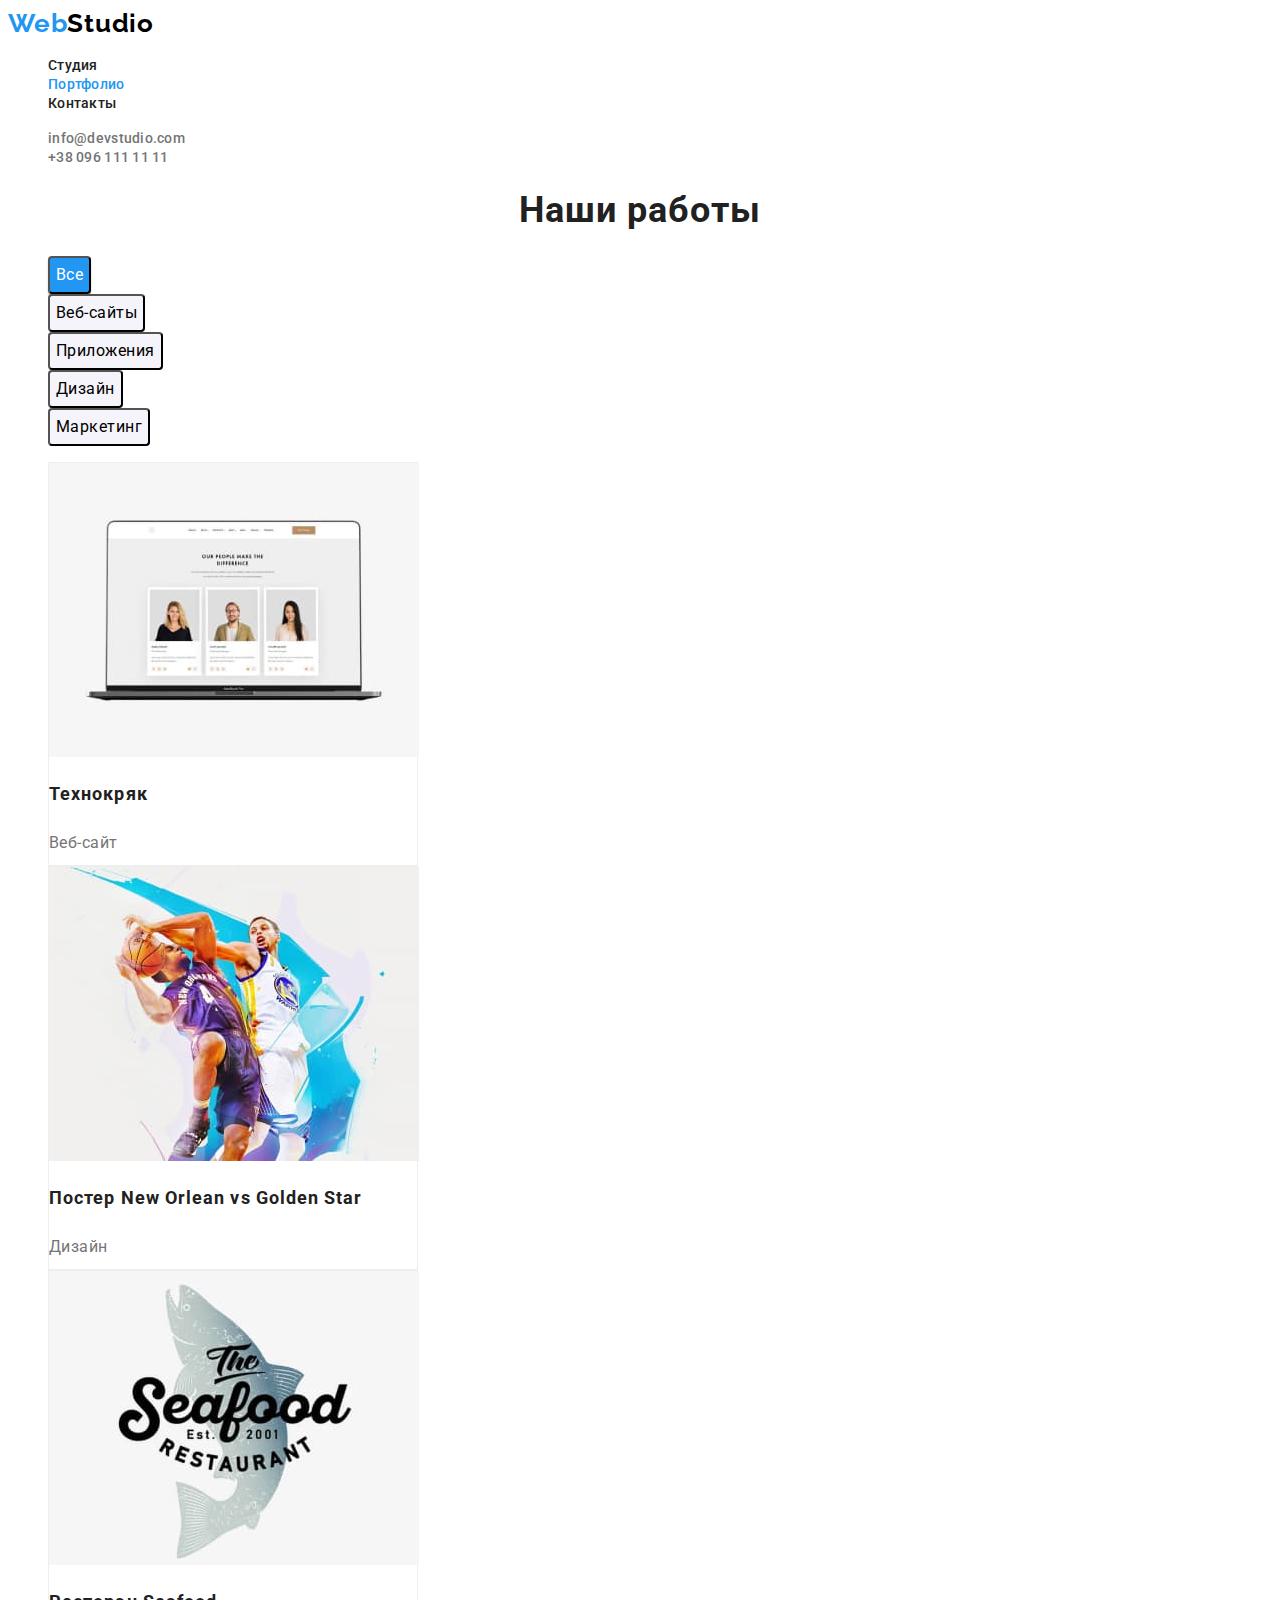
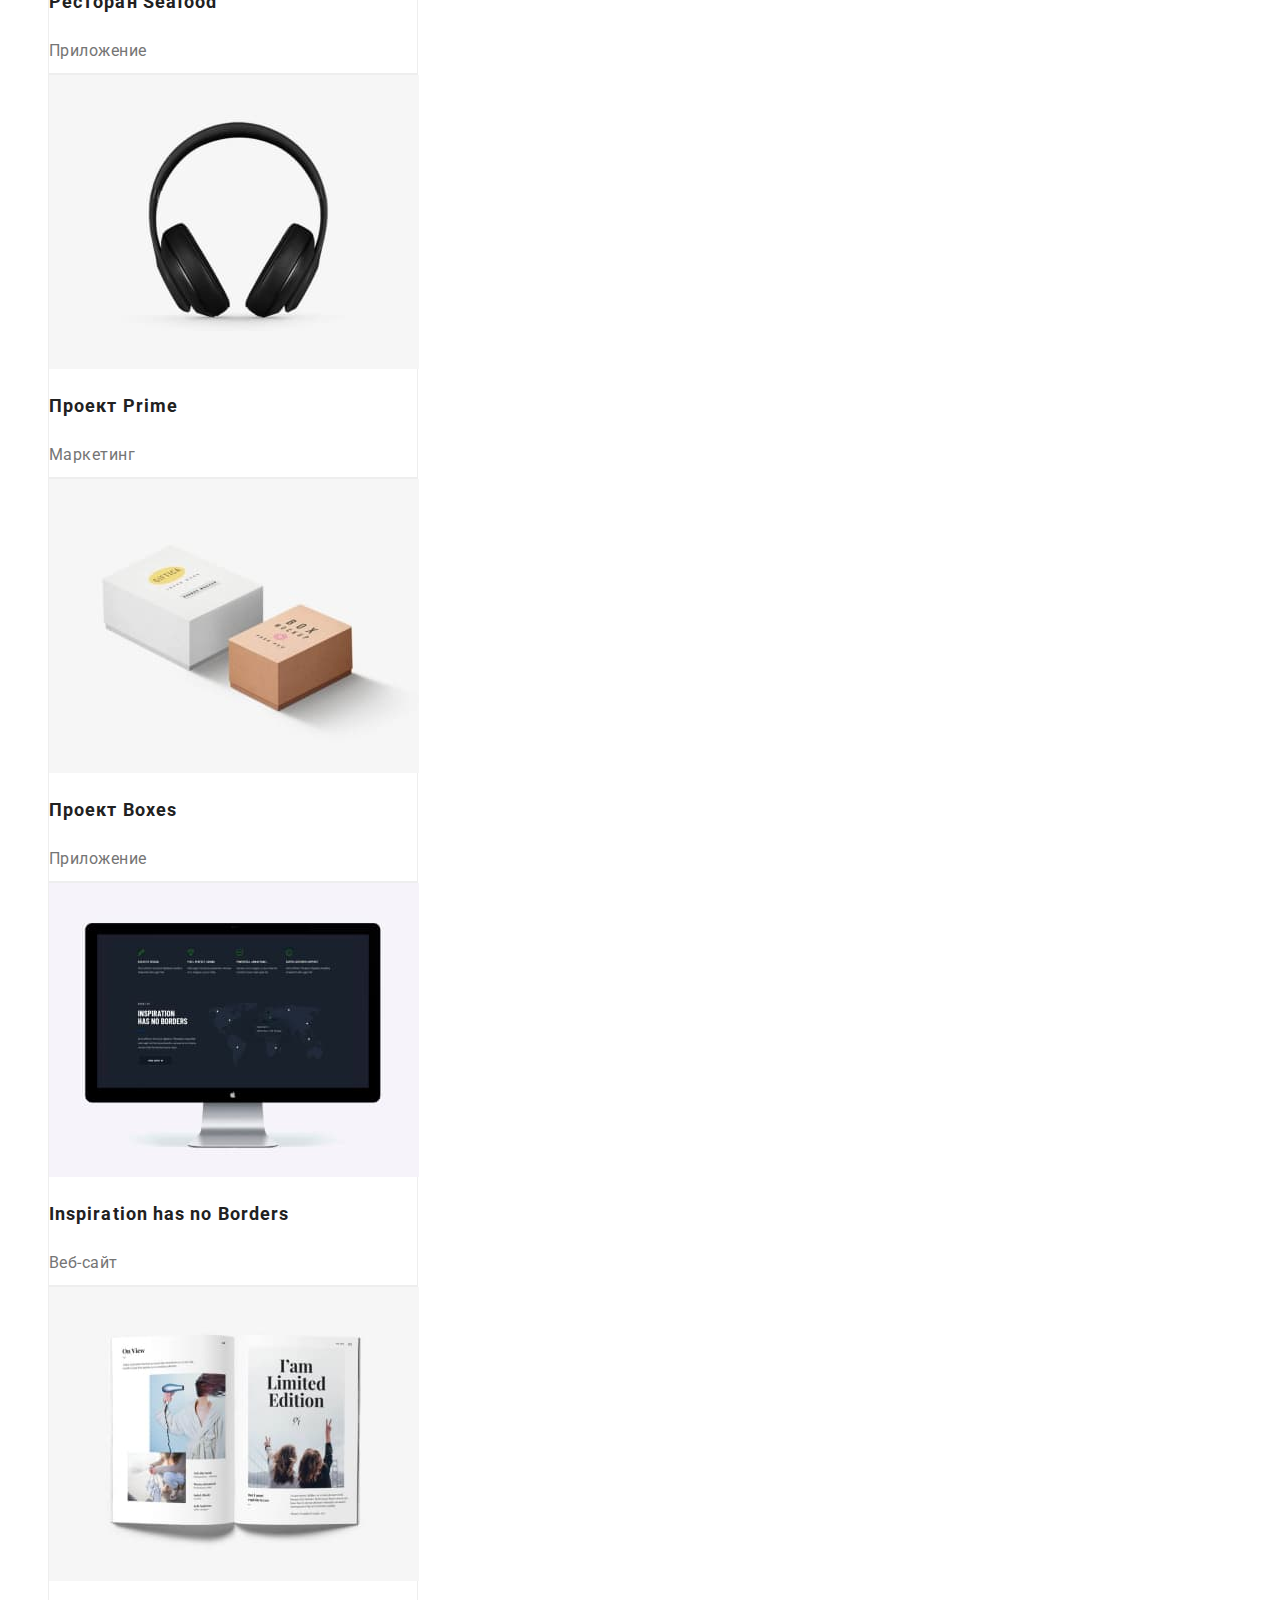
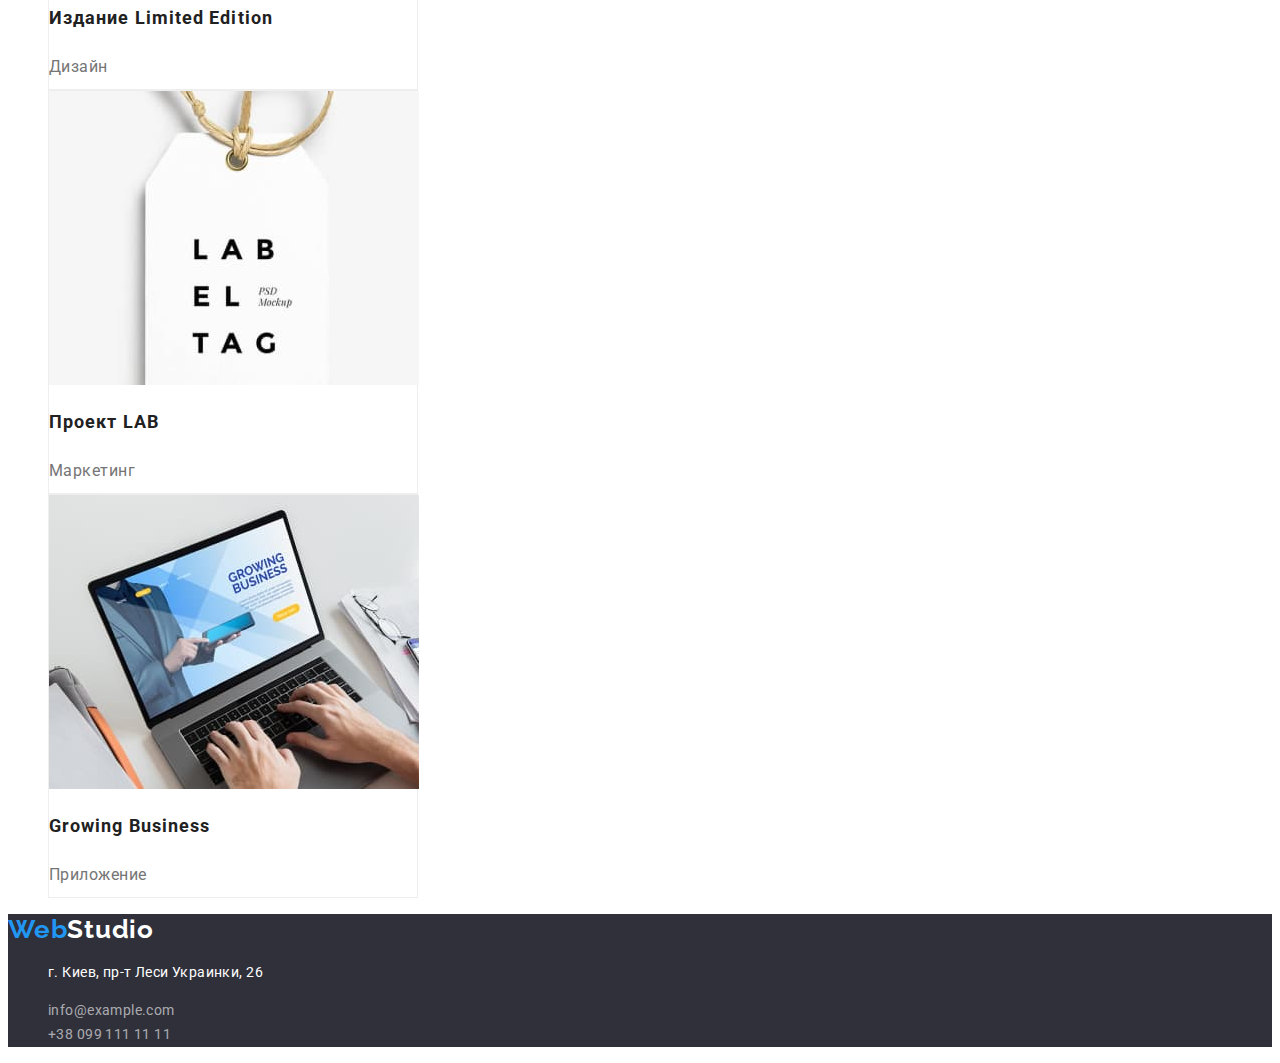
==== portfolio.html @ 231104df "Добавляет файлы проекта" ====
<!DOCTYPE html>
<html lang="ru">
<head>
    <meta charset="UTF-8">
    <meta http-equiv="X-UA-Compatible" content="IE=edge">
    <meta name="viewport" content="width=device-width, initial-scale=1.0">
    <title>Портфолио</title>
    <link rel="preconnect" href="https://fonts.googleapis.com">
    <link rel="preconnect" href="https://fonts.gstatic.com" crossorigin>
    <link href="https://fonts.googleapis.com/css2?family=Raleway:wght@700&family=Roboto:wght@400;500;700;900&display=swap" rel="stylesheet">    
    <link rel="stylesheet" href="./css/styles.css">
</head>
<body>
    <header class="page-header">
        <a class="logo-blue text-decoration-nav" href="./index.html" lang="en">Web<span class="logo-dark">Studio</span></a>
        <nav>
            <ul class="site-ul">
                <li>
                    <a href="./index.html" class="site-nav-item text-decoration-nav">Студия</a>
                </li>
                <li>
                    <a href="./portfolio.html" class="site-nav-item text-decoration-nav current">Портфолио</a>
                </li>
                <li>
                    <a href="" class="site-nav-item text-decoration-nav">Контакты</a>
                </li>
            </ul>
        </nav>
        <ul class="contacts-header site-ul">
            <li>
                <a class="contacts-item text-decoration-nav" href="mailto:info@devstudio.com">info@devstudio.com</a>
            </li>
            <li>
                <a class="contacts-item text-decoration-nav" href="tel:+380961111111">+38 096 111 11 11</a>
            </li>
        </ul>
    </header>



    <main>
        <section class="section">
            <h1 class="section-title">Наши работы</h1>
            <ul class="site-ul">
                <li>
                    <button class="portfolio-button active" type="button">Все</button>
                </li>
                <li>
                    <button class="portfolio-button" type="button">Веб-сайты</button>
                </li>
                <li>
                    <button class="portfolio-button" type="button">Приложения</button>
                </li>
                <li>
                    <button class="portfolio-button" type="button">Дизайн</button>
                </li>
                <li>
                    <button class="portfolio-button" type="button">Маркетинг</button>
                </li>
            </ul>
            <ul class="site-ul">
                <li class="portfolio-card">
                    <img src="./images/portfolio-img-1.jpeg" alt="Веб-сайт Технокряк" width="370">
                    <h2 class="portfolio-title">Технокряк</h2>
                    <p class="portfolio-description">Веб-сайт</p>
                </li>
                <li class="portfolio-card">
                    <img src="./images/portfolio-img-2.jpeg" alt="Постер Новый Орлеан против Золотой Звезды" width="370">
                    <h2 class="portfolio-title">Постер <span lang="en">New Orlean vs Golden Star</span></h2>
                    <p class="portfolio-description">Дизайн</p>
                </li>
                <li class="portfolio-card">
                    <img src="./images/portfolio-img-3.jpeg" alt="Ресторан Сифуд" width="370">
                    <h2 class="portfolio-title">Ресторан <span lang="en">Seafood</span></h2>
                    <p class="portfolio-description">Приложение</p>
                </li>
                <li class="portfolio-card">
                    <img src="./images/portfolio-img-4.jpeg" alt="Проект Прайм" width="370">
                    <h2 class="portfolio-title">Проект <span lang="en">Prime</span></h2>
                    <p class="portfolio-description">Маркетинг</p>
                </li>
                <li class="portfolio-card">
                    <img src="./images/portfolio-img-5.jpeg" alt="Проект Боксес" width="370">
                    <h2 class="portfolio-title">Проект <span lang="en">Boxes</span></h2>
                    <p class="portfolio-description">Приложение</p>
                </li>
                <li class="portfolio-card">
                    <img src="./images/portfolio-img-6.jpeg" alt="Веб-сайт Вдохновение не имеет границ" width="370">
                    <h2 class="portfolio-title" lang="en">Inspiration has no Borders</h2>
                    <p class="portfolio-description">Веб-сайт</p>
                </li>
                <li class="portfolio-card">
                    <img src="./images/portfolio-img-7.jpeg" alt="Издание Лимитед Эдишн" width="370">
                    <h2 class="portfolio-title">Издание <span lang="en">Limited Edition</span></h2>
                    <p class="portfolio-description">Дизайн</p>
                </li>
                <li class="portfolio-card">
                    <img src="./images/portfolio-img-8.jpeg" alt="Проект ЛАБ" width="370">
                    <h2 class="portfolio-title">Проект <span lang="en">LAB</span></h2>
                    <p class="portfolio-description">Маркетинг</p>
                </li>
                <li class="portfolio-card">
                    <img src="./images/portfolio-img-9.jpeg" alt="Приложение Растущий бизнес" width="370">
                    <h2 class="portfolio-title" lang="en">Growing Business</h2>
                    <p class="portfolio-description">Приложение</p>
                </li>
            </ul>
        </section>
    </main>

    <footer class="page-footer">
        <a class="logo-blue text-decoration-nav" href="./index.html" lang="en">Web<span class="logo-light">Studio</span></a>
        <address class="address">
            <ul class="site-ul">
                <li>
                    <p class="footer-address">г. Киев, пр-т Леси Украинки, 26</p>
                </li>
                <li>
                    <a class="footer-contacts-item text-decoration-nav" href="mailto:info@example.com">info@example.com</a>
                </li>
                <li>
                    <a class="footer-contacts-item text-decoration-nav" href="tel:+380991111111">+38 099 111 11 11</a>
                </li>
            </ul>
        </address>
    </footer>
</body>
</html>
---- css/styles.css ----
:root {
    --main-background-color: #ffffff;
    --secondary-background-color: #f5f4fa;
    --portfolio-buttons-color: #f5f4fa;
    --main-light-color: #ffffff;
    --main-text-color: #212121;
    --secondary-text-color: #757575;
    --main-accent-color: #2196F3;
    --secondary-accent-color: #188ce8;
    --hero-footer-background: #2f303a;
    --portffolio-background: #eeeeee;

}

body {
    font-family: Roboto, sans-serif;
    font-style: normal;
    font-weight: normal;
    color: var(--main-text-color);
    background-color: var(--main-background-color);
}
.page-header {
    width: 1600px;  
}
.logo-blue {
    font-family: Raleway, sans-serif;
    color: var(--main-accent-color);
    font-weight: bold;
    font-size: 26px;
    line-height: 1.19;
    letter-spacing: 0.03em;
}
.logo-dark {
    color: #000000;
}
.site-ul {
    list-style: none;
}
.text-decoration-nav {
    text-decoration: none;
}
.site-nav-item {
    font-weight: 500;
    font-size: 14px;
    line-height: 1.14;
    letter-spacing: 0.02em;
    color: var(--main-text-color);
}
.site-nav-item:hover,
.site-nav-item:focus {
    color: var(--main-accent-color);
} 
.contacts-item {
    font-weight: 500;
    font-size: 14px;
    line-height: 1.14;
    letter-spacing: 0.02em;
    color: var(--secondary-text-color);
}
.contacts-item:hover,
.contacts-item:focus {
    color: var(--main-accent-color);
}
.hero {
    background: var(--hero-footer-background);
}
.hero-title {
    font-weight: 900;
    font-size: 44px;
    line-height: 1.36;
    text-align: center;
    letter-spacing: 0.06em;
    text-transform: uppercase;
    color: var(--main-light-color);
}
.hero-button {
    font-family: inherit;
    color: var(--main-light-color);
    background-color: var(--main-accent-color);
    cursor: pointer;
    font-weight: bold;
    font-size: 16px;
    line-height: 1.87;
    display: flex;
    align-items: center;
    text-align: center;
    letter-spacing: 0.06em;

}
.hero-button:hover,
.hero-button:focus {
    color: var(--main-light-color);
    background: var(--secondary-accent-color);
}
.section-title {
    font-weight: bold;
    font-size: 36px;
    line-height: 1.16;
    text-align: center;
    letter-spacing: 0.03em;
}
.features-title {
    font-weight: bold;
    font-size: 14px;
    line-height: 1.14;
    letter-spacing: 0.03em;
    text-transform: uppercase;
}
.features-description {
    font-size: 14px;
    line-height: 1.71;
    letter-spacing: 0.03em;
    color: var(--secondary-text-color);
}
.our-team {
    background-color: var(--secondary-background-color);
}
.team-card {
    width: 270px;
    height: 368px;
    background: var(--main-light-color);
    box-shadow: 0px 1px 3px rgba(0, 0, 0, 0.12), 0px 1px 1px rgba(0, 0, 0, 0.14), 0px 2px 1px rgba(0, 0, 0, 0.2);
    border-radius: 0px 0px 4px 4px;
}
.team-item-title {
    font-weight: 500;
    font-size: 16px;
    line-height: 1.19;
    text-align: center;
    letter-spacing: 0.03em; 
}
.team-iteam-description {
    font-size: 16px;
    line-height: 1.19;
    text-align: center;
    letter-spacing: 0.03em;
    color: var(--secondary-text-color);
}
.page-footer {
    background-color: var(--hero-footer-background);
}
.logo-light {
    color: var(--main-light-color);
}
.address {
    font-style: normal;
}    
.footer-address {
    font-size: 14px;
    line-height: 1.71;
    letter-spacing: 0.03em;
    color: var(--main-light-color);
    }
.footer-contacts-item {
    font-size: 14px;
    line-height: 1.71;
    letter-spacing: 0.03em;
    color: rgba(255, 255, 255, 0.6);
}
.footer-contacts-item:hover,
.footer-contacts-item:focus {
    color: var(--main-accent-color);
}
.current {
    color: var(--main-accent-color);
}

.portfolio-button {
    font-family: inherit;
    height: 38px;
    background-color: var(--portfolio-buttons-color);
    cursor: pointer;
    border-radius: 4px;
    font-size: 16px;
    line-height: 1.62;
    text-align: center;
    letter-spacing: 0.03em;
}
.active {
    color: var(--main-light-color);
    background-color: var(--main-accent-color);
    box-shadow: 0px 3px 1px rgba(0, 0, 0, 0.1), 0px 1px 2px rgba(0, 0, 0, 0.08), 0px 2px 2px rgba(0, 0, 0, 0.12); border-radius: 4px;
}
.portfolio-button:hover,
.portfolio-button:focus {
    color: var(--main-light-color);
    background-color: var(--main-accent-color);
    box-shadow: 0px 3px 1px rgba(0, 0, 0, 0.1), 0px 1px 2px rgba(0, 0, 0, 0.08), 0px 2px 2px rgba(0, 0, 0, 0.12); border-radius: 4px;
}
.portfolio-card {
    width: 370px;
    height: 404px;
    background: var(--main-light-color);
    border: 1px solid var(--portffolio-background);
    box-sizing: border-box;
}
.portfolio-title {
    font-weight: bold;
    font-size: 18px;
    line-height: 2;
    letter-spacing: 0.06em;
}
.portfolio-description {
    font-size: 16px;
    line-height: 1.87;
    letter-spacing: 0.03em;
    color: var(--secondary-text-color);
}
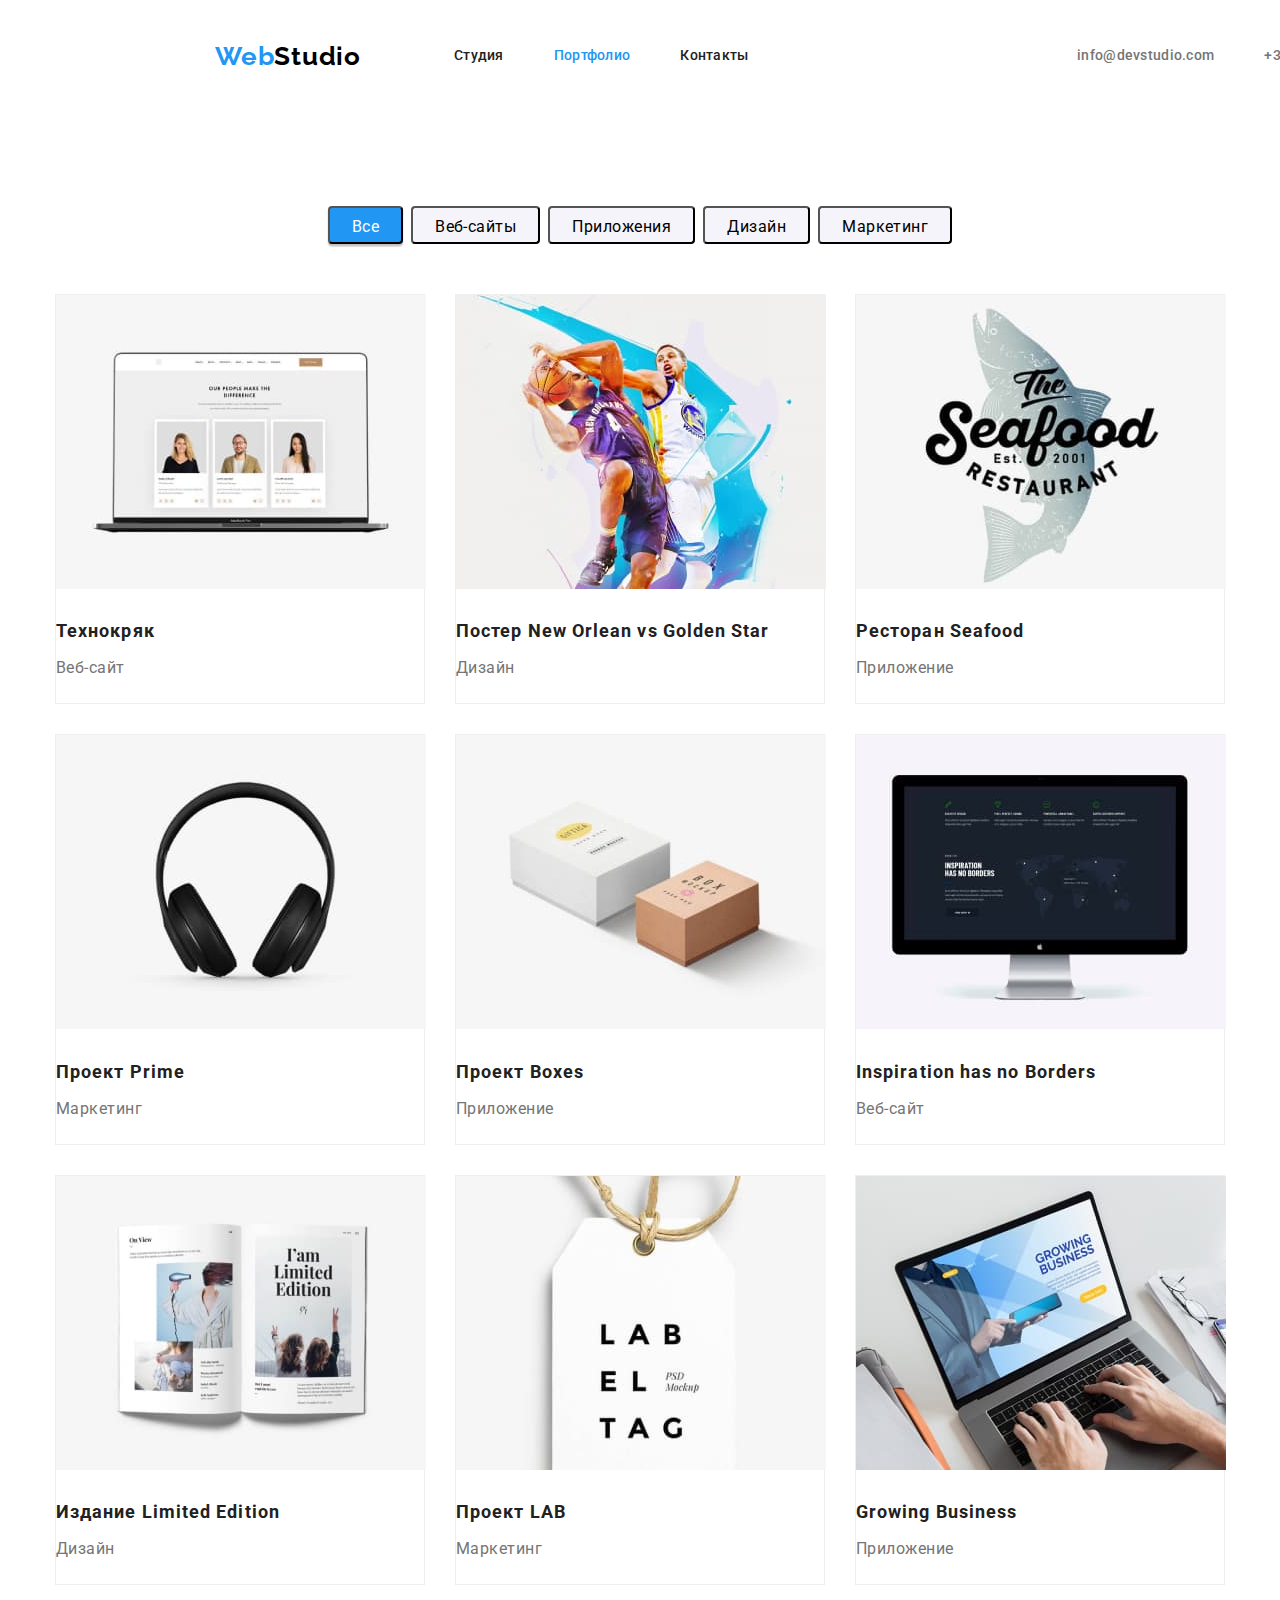
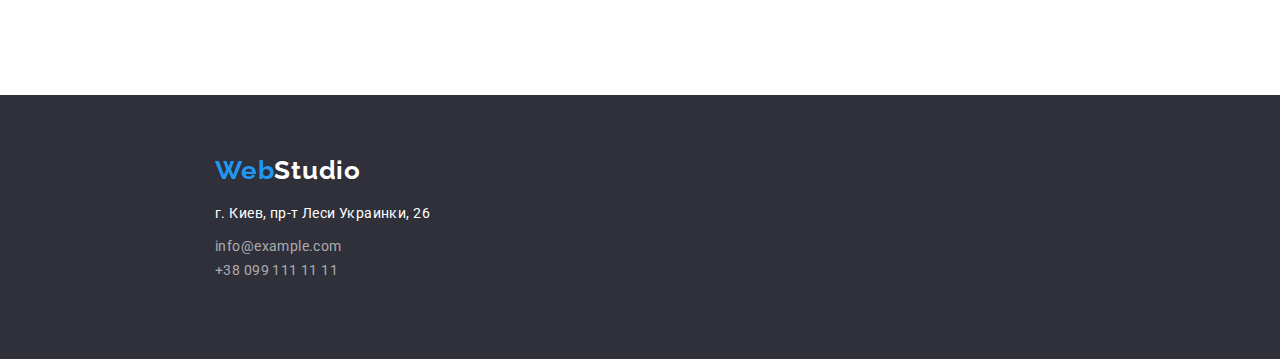
==== commit b7e2e601: "Добавляет стилизацию" ====
--- a/portfolio.html
+++ b/portfolio.html
@@ -8,121 +8,122 @@
     <link rel="preconnect" href="https://fonts.googleapis.com">
     <link rel="preconnect" href="https://fonts.gstatic.com" crossorigin>
     <link href="https://fonts.googleapis.com/css2?family=Raleway:wght@700&family=Roboto:wght@400;500;700;900&display=swap" rel="stylesheet">    
+    <link rel="stylesheet" href="https://cdnjs.cloudflare.com/ajax/libs/modern-normalize/1.1.0/modern-normalize.min.css">
     <link rel="stylesheet" href="./css/styles.css">
 </head>
 <body>
     <header class="page-header">
+        <nav class="container main-nav">
         <a class="logo-blue text-decoration-nav" href="./index.html" lang="en">Web<span class="logo-dark">Studio</span></a>
-        <nav>
-            <ul class="site-ul">
-                <li>
+            <ul class="site-nav site-ul site-nav-header">
+                <li class="item">
                     <a href="./index.html" class="site-nav-item text-decoration-nav">Студия</a>
                 </li>
-                <li>
+                <li class="item">
                     <a href="./portfolio.html" class="site-nav-item text-decoration-nav current">Портфолио</a>
                 </li>
-                <li>
+                <li class="item">
                     <a href="" class="site-nav-item text-decoration-nav">Контакты</a>
                 </li>
             </ul>
-        </nav>
-        <ul class="contacts-header site-ul">
-            <li>
+        <ul class="contacts-header site-ul site-nav-header">
+            <li class="item">
                 <a class="contacts-item text-decoration-nav" href="mailto:info@devstudio.com">info@devstudio.com</a>
             </li>
-            <li>
+            <li class="item">
                 <a class="contacts-item text-decoration-nav" href="tel:+380961111111">+38 096 111 11 11</a>
             </li>
         </ul>
+    </nav>
     </header>
-
-
-
     <main>
-        <section class="section">
-            <h1 class="section-title">Наши работы</h1>
-            <ul class="site-ul">
-                <li>
-                    <button class="portfolio-button active" type="button">Все</button>
-                </li>
-                <li>
-                    <button class="portfolio-button" type="button">Веб-сайты</button>
-                </li>
-                <li>
-                    <button class="portfolio-button" type="button">Приложения</button>
-                </li>
-                <li>
-                    <button class="portfolio-button" type="button">Дизайн</button>
-                </li>
-                <li>
-                    <button class="portfolio-button" type="button">Маркетинг</button>
-                </li>
-            </ul>
-            <ul class="site-ul">
-                <li class="portfolio-card">
-                    <img src="./images/portfolio-img-1.jpeg" alt="Веб-сайт Технокряк" width="370">
-                    <h2 class="portfolio-title">Технокряк</h2>
-                    <p class="portfolio-description">Веб-сайт</p>
-                </li>
-                <li class="portfolio-card">
-                    <img src="./images/portfolio-img-2.jpeg" alt="Постер Новый Орлеан против Золотой Звезды" width="370">
-                    <h2 class="portfolio-title">Постер <span lang="en">New Orlean vs Golden Star</span></h2>
-                    <p class="portfolio-description">Дизайн</p>
-                </li>
-                <li class="portfolio-card">
-                    <img src="./images/portfolio-img-3.jpeg" alt="Ресторан Сифуд" width="370">
-                    <h2 class="portfolio-title">Ресторан <span lang="en">Seafood</span></h2>
-                    <p class="portfolio-description">Приложение</p>
-                </li>
-                <li class="portfolio-card">
-                    <img src="./images/portfolio-img-4.jpeg" alt="Проект Прайм" width="370">
-                    <h2 class="portfolio-title">Проект <span lang="en">Prime</span></h2>
-                    <p class="portfolio-description">Маркетинг</p>
-                </li>
-                <li class="portfolio-card">
-                    <img src="./images/portfolio-img-5.jpeg" alt="Проект Боксес" width="370">
-                    <h2 class="portfolio-title">Проект <span lang="en">Boxes</span></h2>
-                    <p class="portfolio-description">Приложение</p>
-                </li>
-                <li class="portfolio-card">
-                    <img src="./images/portfolio-img-6.jpeg" alt="Веб-сайт Вдохновение не имеет границ" width="370">
-                    <h2 class="portfolio-title" lang="en">Inspiration has no Borders</h2>
-                    <p class="portfolio-description">Веб-сайт</p>
-                </li>
-                <li class="portfolio-card">
-                    <img src="./images/portfolio-img-7.jpeg" alt="Издание Лимитед Эдишн" width="370">
-                    <h2 class="portfolio-title">Издание <span lang="en">Limited Edition</span></h2>
-                    <p class="portfolio-description">Дизайн</p>
-                </li>
-                <li class="portfolio-card">
-                    <img src="./images/portfolio-img-8.jpeg" alt="Проект ЛАБ" width="370">
-                    <h2 class="portfolio-title">Проект <span lang="en">LAB</span></h2>
-                    <p class="portfolio-description">Маркетинг</p>
-                </li>
-                <li class="portfolio-card">
-                    <img src="./images/portfolio-img-9.jpeg" alt="Приложение Растущий бизнес" width="370">
-                    <h2 class="portfolio-title" lang="en">Growing Business</h2>
-                    <p class="portfolio-description">Приложение</p>
-                </li>
-            </ul>
+        <section class="section-portfolio">
+            <div class="container section">
+                <h1 class="section-title visually-hidden">Наши работы</h1>
+                <ul class="site-ul section-ul button-list">
+                    <li class="item">
+                        <button class="portfolio-button active" type="button">Все</button>
+                    </li>
+                    <li class="item">
+                        <button class="portfolio-button" type="button">Веб-сайты</button>
+                    </li>
+                    <li class="item">
+                        <button class="portfolio-button" type="button">Приложения</button>
+                    </li>
+                    <li class="item">
+                        <button class="portfolio-button" type="button">Дизайн</button>
+                    </li>
+                    <li class="item">
+                        <button class="portfolio-button" type="button">Маркетинг</button>
+                    </li>
+                </ul>
+                <ul class="site-ul portfolio-list">
+                    <li class="portfolio-card item">
+                        <img class="image-card" src="./images/portfolio-img-1.jpeg" alt="Веб-сайт Технокряк" width="370">
+                        <h2 class="portfolio-title">Технокряк</h2>
+                        <p class="portfolio-description">Веб-сайт</p>
+                    </li>
+                    <li class="portfolio-card item">
+                        <img class="image-card" src="./images/portfolio-img-2.jpeg" alt="Постер Новый Орлеан против Золотой Звезды" width="370">
+                        <h2 class="portfolio-title">Постер <span lang="en">New Orlean vs Golden Star</span></h2>
+                        <p class="portfolio-description">Дизайн</p>
+                    </li>
+                    <li class="portfolio-card item">
+                        <img class="image-card" src="./images/portfolio-img-3.jpeg" alt="Ресторан Сифуд" width="370">
+                        <h2 class="portfolio-title">Ресторан <span lang="en">Seafood</span></h2>
+                        <p class="portfolio-description">Приложение</p>
+                    </li>
+                    <li class="portfolio-card item">
+                        <img class="image-card" src="./images/portfolio-img-4.jpeg" alt="Проект Прайм" width="370">
+                        <h2 class="portfolio-title">Проект <span lang="en">Prime</span></h2>
+                        <p class="portfolio-description">Маркетинг</p>
+                    </li>
+                    <li class="portfolio-card item">
+                        <img class="image-card" src="./images/portfolio-img-5.jpeg" alt="Проект Боксес" width="370">
+                        <h2 class="portfolio-title">Проект <span lang="en">Boxes</span></h2>
+                        <p class="portfolio-description">Приложение</p>
+                    </li>
+                    <li class="portfolio-card item">
+                        <img class="image-card" src="./images/portfolio-img-6.jpeg" alt="Веб-сайт Вдохновение не имеет границ" width="370">
+                        <h2 class="portfolio-title" lang="en">Inspiration has no Borders</h2>
+                        <p class="portfolio-description">Веб-сайт</p>
+                    </li>
+                    <li class="portfolio-card item">
+                        <img class="image-card" src="./images/portfolio-img-7.jpeg" alt="Издание Лимитед Эдишн" width="370">
+                        <h2 class="portfolio-title">Издание <span lang="en">Limited Edition</span></h2>
+                        <p class="portfolio-description">Дизайн</p>
+                    </li>
+                    <li class="portfolio-card item">
+                        <img class="image-card" src="./images/portfolio-img-8.jpeg" alt="Проект ЛАБ" width="370">
+                        <h2 class="portfolio-title">Проект <span lang="en">LAB</span></h2>
+                        <p class="portfolio-description">Маркетинг</p>
+                    </li>
+                    <li class="portfolio-card item">
+                        <img class="image-card" src="./images/portfolio-img-9.jpeg" alt="Приложение Растущий бизнес" width="370">
+                        <h2 class="portfolio-title" lang="en">Growing Business</h2>
+                        <p class="portfolio-description">Приложение</p>
+                    </li>
+                </ul>
+            </div>
         </section>
     </main>
-
     <footer class="page-footer">
-        <a class="logo-blue text-decoration-nav" href="./index.html" lang="en">Web<span class="logo-light">Studio</span></a>
-        <address class="address">
-            <ul class="site-ul">
-                <li>
-                    <p class="footer-address">г. Киев, пр-т Леси Украинки, 26</p>
-                </li>
-                <li>
-                    <a class="footer-contacts-item text-decoration-nav" href="mailto:info@example.com">info@example.com</a>
-                </li>
-                <li>
-                    <a class="footer-contacts-item text-decoration-nav" href="tel:+380991111111">+38 099 111 11 11</a>
-                </li>
-            </ul>
-        </address>
+        <div class="container">
+            <a class="logo-blue text-decoration-nav" href="./index.html" lang="en">Web<span class="logo-light">Studio</span></a>
+            <address class="address">
+                <ul class="site-ul">
+                    <li>
+                        <p class="footer-address">г. Киев, пр-т Леси Украинки, 26</p>
+                    </li>
+                    <li>
+                        <a class="footer-contacts-item text-decoration-nav" href="mailto:info@example.com">info@example.com</a>
+                    </li>
+                    <li>
+                        <a class="footer-contacts-item text-decoration-nav" href="tel:+380991111111">+38 099 111 11 11</a>
+                    </li>
+                </ul>
+            </address>
+        </div>
     </footer>
 </body>
 </html>--- a/css/styles.css
+++ b/css/styles.css
@@ -1,3 +1,6 @@
+html {
+    box-sizing: border-box;
+}
 :root {
     --main-background-color: #ffffff;
     --secondary-background-color: #f5f4fa;
@@ -21,6 +24,17 @@
 }
 .page-header {
     width: 1600px;  
+    margin: 0 auto;
+}
+.container {
+    width: 1200px;
+    padding-left: 15px;
+    padding-right: 15px;
+    margin: 0 auto;
+}
+.main-nav {
+    display: flex;
+    align-items: center;
 }
 .logo-blue {
     font-family: Raleway, sans-serif;
@@ -29,17 +43,32 @@
     font-size: 26px;
     line-height: 1.19;
     letter-spacing: 0.03em;
+    padding: 0;
+    margin: 0;
 }
 .logo-dark {
     color: #000000;
 }
+.site-nav .item:not(:last-child) {
+    margin-right: 50px;
+}
 .site-ul {
     list-style: none;
+    padding: 0;
+}
+.site-nav-header {
+    display: flex;
 }
 .text-decoration-nav {
     text-decoration: none;
 }
+.site-nav {
+    margin: 0 0 0 93px;
+}
 .site-nav-item {
+    display: block;
+    padding-top: 32px;
+    padding-bottom: 32px;
     font-weight: 500;
     font-size: 14px;
     line-height: 1.14;
@@ -50,7 +79,17 @@
 .site-nav-item:focus {
     color: var(--main-accent-color);
 } 
+.contacts-header .item + .item {
+    margin-left: 50px;
+}
+.contacts-header {
+    margin-left: auto;
+}
 .contacts-item {
+    display: block;
+    padding-top: 32px;
+    padding-bottom: 32px;
+    margin-left: auto;
     font-weight: 500;
     font-size: 14px;
     line-height: 1.14;
@@ -61,29 +100,47 @@
 .contacts-item:focus {
     color: var(--main-accent-color);
 }
+.section {
+    padding-top: 94px;
+    padding-bottom: 94px;
+}
+.section-no-padding-btm {
+    padding-top: 94px;
+    padding-bottom: 0;
+
+
+
+}
 .hero {
+    width: 1600px;
+    margin: 0 auto;
     background: var(--hero-footer-background);
+    text-align: center;
 }
 .hero-title {
     font-weight: 900;
     font-size: 44px;
     line-height: 1.36;
-    text-align: center;
     letter-spacing: 0.06em;
+    margin-top: 0;
+    margin-bottom: 30px;
     text-transform: uppercase;
     color: var(--main-light-color);
 }
 .hero-button {
+    display: inline-block;
     font-family: inherit;
+    min-width: 200px;
+    padding: 10px 32px;
+    background: #188CE8;
+    box-shadow: 0px 4px 4px rgba(0, 0, 0, 0.15);
+    border-radius: 4px;
     color: var(--main-light-color);
     background-color: var(--main-accent-color);
     cursor: pointer;
     font-weight: bold;
     font-size: 16px;
     line-height: 1.87;
-    display: flex;
-    align-items: center;
-    text-align: center;
     letter-spacing: 0.06em;
 
 }
@@ -93,13 +150,40 @@
     background: var(--secondary-accent-color);
 }
 .section-title {
+    margin-top: 0;
+    margin-bottom: 50px;
     font-weight: bold;
     font-size: 36px;
     line-height: 1.16;
     text-align: center;
     letter-spacing: 0.03em;
 }
+.visually-hidden {
+    position: absolute;
+    width: 1px;
+    height: 1px;
+    margin: -1px;
+    border: 0;
+    padding: 0;
+    white-space: nowrap;
+    clip-path: inset(100%);
+    clip: rect(0 0 0 0);
+    overflow: hidden;
+  }
+.feature-list {
+    display: flex;
+    flex-wrap: wrap;
+}
+.feature-list .item {
+    width: 270px;
+}
+.feature-list .item:not(:last-child) {
+    margin-right: 30px;
+
+}
 .features-title {
+    margin-top: 0;
+    margin-bottom: 10px;
     font-weight: bold;
     font-size: 14px;
     line-height: 1.14;
@@ -107,22 +191,51 @@
     text-transform: uppercase;
 }
 .features-description {
+    margin-top: 0;
+    margin-bottom: 0;
     font-size: 14px;
     line-height: 1.71;
     letter-spacing: 0.03em;
     color: var(--secondary-text-color);
 }
+.work-list {
+    display: flex;
+}
+.work-list .item {
+    width: 370px;
+}
+.work-list .item:not(:last-child) {
+    margin-right: 30px;
+}
 .our-team {
+    width: 1600px;
+    margin: 0 auto;
     background-color: var(--secondary-background-color);
+}
+.team-list {
+    display: flex;
+    flex-wrap: wrap; 
+}
+.team-list .item {
+    width: 270px;
+
+}
+.team-list .item:not(:last-child){
+    margin-right: 30px;
 }
 .team-card {
     width: 270px;
-    height: 368px;
     background: var(--main-light-color);
     box-shadow: 0px 1px 3px rgba(0, 0, 0, 0.12), 0px 1px 1px rgba(0, 0, 0, 0.14), 0px 2px 1px rgba(0, 0, 0, 0.2);
     border-radius: 0px 0px 4px 4px;
 }
+.team-item {
+    margin-bottom: 30px;
+}
+
 .team-item-title {
+    margin-top: 0;
+    margin-bottom: 10px;
     font-weight: 500;
     font-size: 16px;
     line-height: 1.19;
@@ -130,6 +243,8 @@
     letter-spacing: 0.03em; 
 }
 .team-iteam-description {
+    margin-top: 0px;
+    padding-bottom: 30px;
     font-size: 16px;
     line-height: 1.19;
     text-align: center;
@@ -137,10 +252,14 @@
     color: var(--secondary-text-color);
 }
 .page-footer {
+    width: 1600px;
+    margin: 0 auto;
+    padding: 60px 0;
     background-color: var(--hero-footer-background);
 }
 .logo-light {
     color: var(--main-light-color);
+    margin-bottom: 20px;
 }
 .address {
     font-style: normal;
@@ -150,6 +269,8 @@
     line-height: 1.71;
     letter-spacing: 0.03em;
     color: var(--main-light-color);
+    margin-top: 0;
+    margin-bottom: 9px;
     }
 .footer-contacts-item {
     font-size: 14px;
@@ -164,9 +285,22 @@
 .current {
     color: var(--main-accent-color);
 }
-
+.section-ul {
+    margin-bottom: 50px;
+    margin-top: 0;
+}
+.button-list {
+    display: flex;
+    justify-content: center;
+}
+.button-list .item:not(:last-child) {
+    margin-right: 8px;
+}
 .portfolio-button {
+    display: inline-block;
     font-family: inherit;
+    min-width: 73px;
+    padding: 6px 22px;
     height: 38px;
     background-color: var(--portfolio-buttons-color);
     cursor: pointer;
@@ -187,14 +321,44 @@
     background-color: var(--main-accent-color);
     box-shadow: 0px 3px 1px rgba(0, 0, 0, 0.1), 0px 1px 2px rgba(0, 0, 0, 0.08), 0px 2px 2px rgba(0, 0, 0, 0.12); border-radius: 4px;
 }
+
+
+
+
+/* dobavliat flex list */
+
+
+
+
+
+.portfolio-list  {
+    display: flex;
+    flex-wrap: wrap;
+}
+.portfolio-list .item {
+    width: 370px;
+    margin-right: 30px;
+    margin-bottom: 30px;
+}
+.portfolio-list .item:nth-child(3n) {
+    margin-right: 0;
+}
+.portfolio-list .item:nth-last-child(-n+3) {
+    margin-bottom: 0;
+}
+.portfolio-card .image-card {
+    margin-bottom: 20px;
+}
 .portfolio-card {
     width: 370px;
-    height: 404px;
     background: var(--main-light-color);
     border: 1px solid var(--portffolio-background);
     box-sizing: border-box;
+
 }
 .portfolio-title {
+    margin-top: 0;
+    margin-bottom: 4px;
     font-weight: bold;
     font-size: 18px;
     line-height: 2;
@@ -205,4 +369,6 @@
     line-height: 1.87;
     letter-spacing: 0.03em;
     color: var(--secondary-text-color);
-}
+    margin: 0;
+    padding-bottom: 20px;
+}
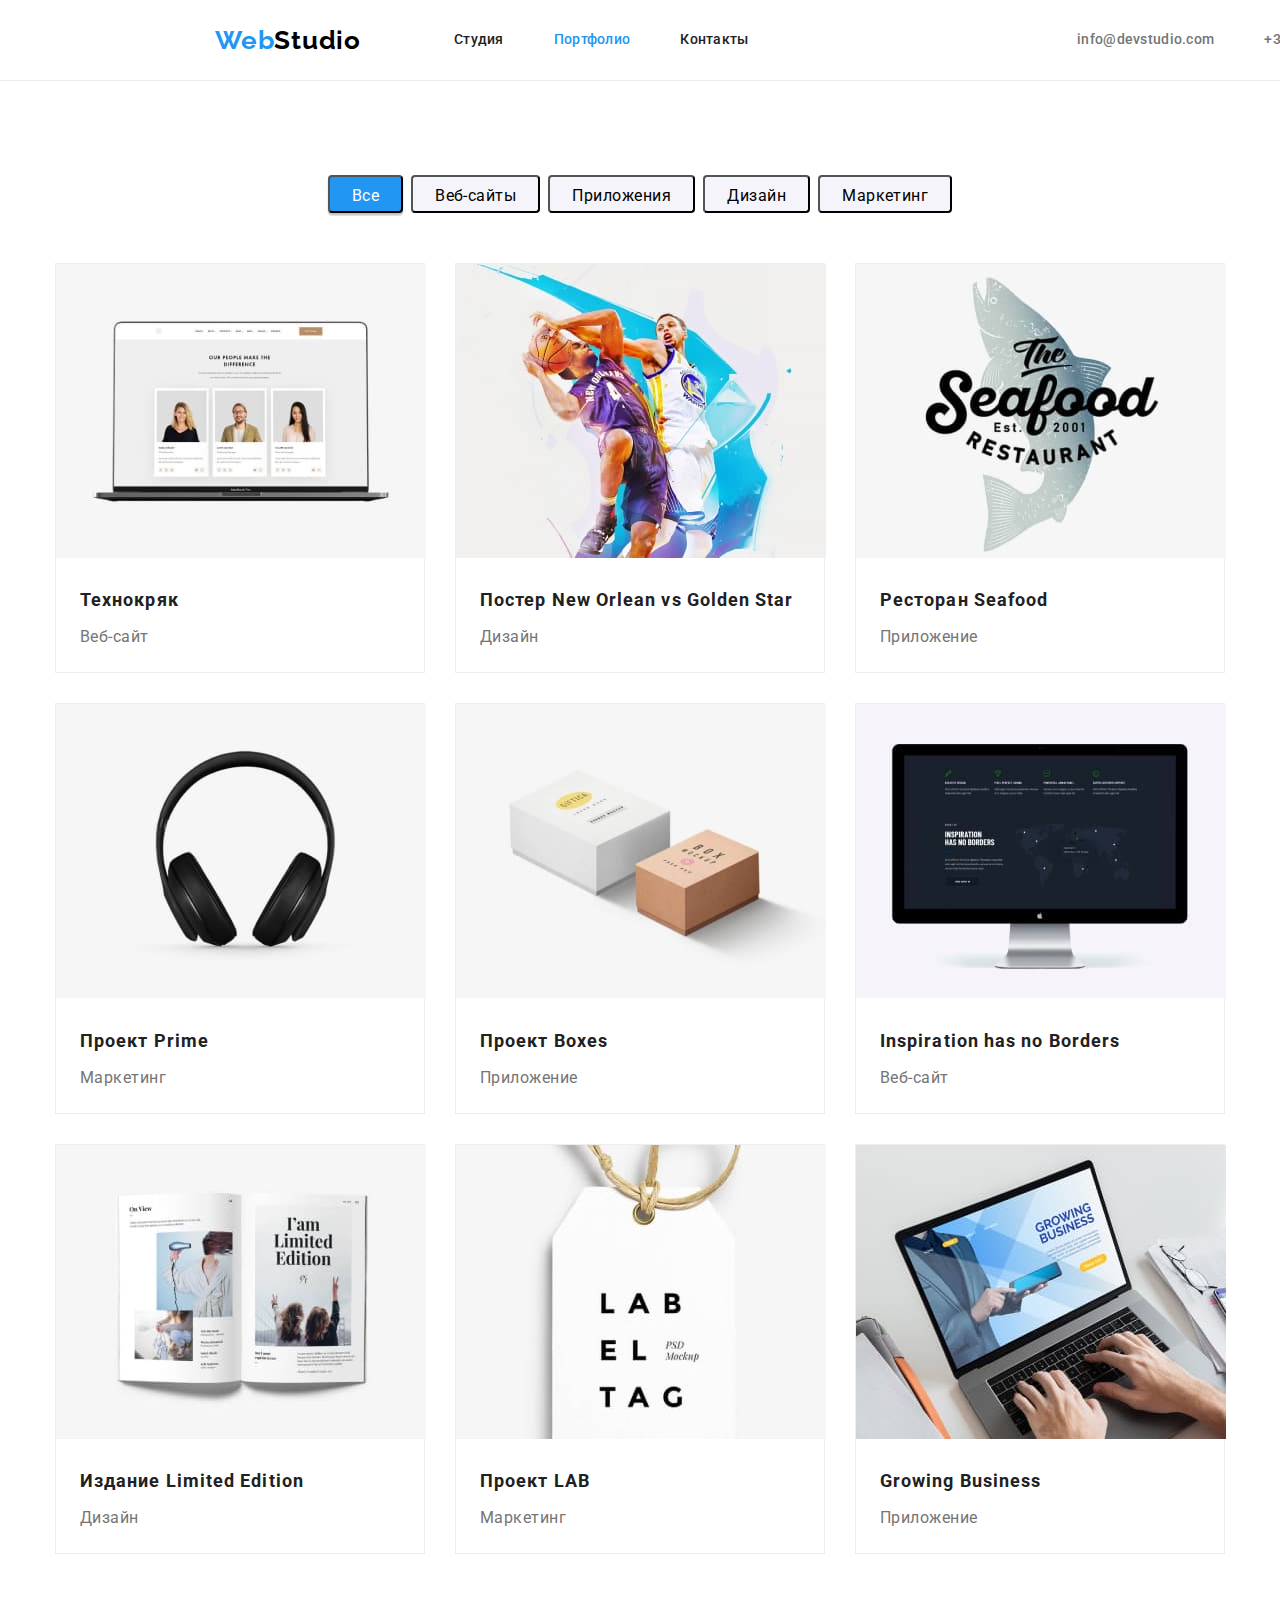
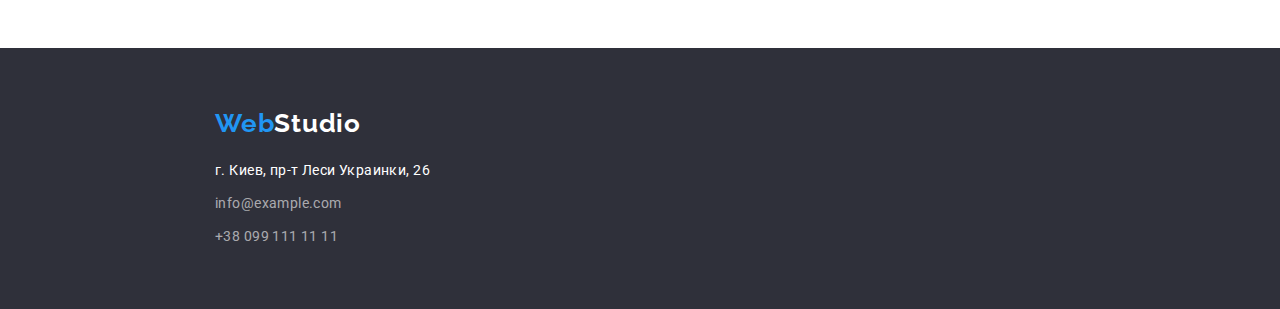
==== commit 718e85ad: "finished the third task" ====
--- a/portfolio.html
+++ b/portfolio.html
@@ -1,129 +1,198 @@
 <!DOCTYPE html>
 <html lang="ru">
-<head>
-    <meta charset="UTF-8">
-    <meta http-equiv="X-UA-Compatible" content="IE=edge">
-    <meta name="viewport" content="width=device-width, initial-scale=1.0">
+  <head>
+    <meta charset="UTF-8" />
+    <meta http-equiv="X-UA-Compatible" content="IE=edge" />
+    <meta name="viewport" content="width=device-width, initial-scale=1.0" />
     <title>Портфолио</title>
-    <link rel="preconnect" href="https://fonts.googleapis.com">
-    <link rel="preconnect" href="https://fonts.gstatic.com" crossorigin>
-    <link href="https://fonts.googleapis.com/css2?family=Raleway:wght@700&family=Roboto:wght@400;500;700;900&display=swap" rel="stylesheet">    
-    <link rel="stylesheet" href="https://cdnjs.cloudflare.com/ajax/libs/modern-normalize/1.1.0/modern-normalize.min.css">
-    <link rel="stylesheet" href="./css/styles.css">
-</head>
-<body>
+    <link rel="preconnect" href="https://fonts.googleapis.com" />
+    <link rel="preconnect" href="https://fonts.gstatic.com" crossorigin />
+    <link
+      href="https://fonts.googleapis.com/css2?family=Raleway:wght@700&family=Roboto:wght@400;500;700;900&display=swap"
+      rel="stylesheet"
+    />
+    <link
+      rel="stylesheet"
+      href="https://cdnjs.cloudflare.com/ajax/libs/modern-normalize/1.1.0/modern-normalize.min.css"
+    />
+    <link rel="stylesheet" href="./css/styles.css" />
+  </head>
+  <body>
     <header class="page-header">
-        <nav class="container main-nav">
-        <a class="logo-blue text-decoration-nav" href="./index.html" lang="en">Web<span class="logo-dark">Studio</span></a>
-            <ul class="site-nav site-ul site-nav-header">
-                <li class="item">
-                    <a href="./index.html" class="site-nav-item text-decoration-nav">Студия</a>
-                </li>
-                <li class="item">
-                    <a href="./portfolio.html" class="site-nav-item text-decoration-nav current">Портфолио</a>
-                </li>
-                <li class="item">
-                    <a href="" class="site-nav-item text-decoration-nav">Контакты</a>
-                </li>
-            </ul>
-        <ul class="contacts-header site-ul site-nav-header">
+      <div class="container">
+        <nav class="main-nav">
+          <a class="logo-blue text-decoration-nav" href="./index.html" lang="en"
+            >Web<span class="logo-dark">Studio</span></a
+          >
+          <ul class="site-nav site-ul site-nav-header">
             <li class="item">
-                <a class="contacts-item text-decoration-nav" href="mailto:info@devstudio.com">info@devstudio.com</a>
+              <a href="./index.html" class="site-nav-item text-decoration-nav">Студия</a>
             </li>
             <li class="item">
-                <a class="contacts-item text-decoration-nav" href="tel:+380961111111">+38 096 111 11 11</a>
+              <a href="./portfolio.html" class="site-nav-item text-decoration-nav current"
+                >Портфолио</a
+              >
             </li>
+            <li class="item">
+              <a href="" class="site-nav-item text-decoration-nav">Контакты</a>
+            </li>
+          </ul>
+        </nav>
+        <ul class="contacts-header site-ul site-nav-header">
+          <li class="item">
+            <a class="contacts-item text-decoration-nav" href="mailto:info@devstudio.com"
+              >info@devstudio.com</a
+            >
+          </li>
+          <li class="item">
+            <a class="contacts-item text-decoration-nav" href="tel:+380961111111"
+              >+38 096 111 11 11</a
+            >
+          </li>
         </ul>
-    </nav>
+      </div>
     </header>
     <main>
-        <section class="section-portfolio">
-            <div class="container section">
-                <h1 class="section-title visually-hidden">Наши работы</h1>
-                <ul class="site-ul section-ul button-list">
-                    <li class="item">
-                        <button class="portfolio-button active" type="button">Все</button>
-                    </li>
-                    <li class="item">
-                        <button class="portfolio-button" type="button">Веб-сайты</button>
-                    </li>
-                    <li class="item">
-                        <button class="portfolio-button" type="button">Приложения</button>
-                    </li>
-                    <li class="item">
-                        <button class="portfolio-button" type="button">Дизайн</button>
-                    </li>
-                    <li class="item">
-                        <button class="portfolio-button" type="button">Маркетинг</button>
-                    </li>
-                </ul>
-                <ul class="site-ul portfolio-list">
-                    <li class="portfolio-card item">
-                        <img class="image-card" src="./images/portfolio-img-1.jpeg" alt="Веб-сайт Технокряк" width="370">
-                        <h2 class="portfolio-title">Технокряк</h2>
-                        <p class="portfolio-description">Веб-сайт</p>
-                    </li>
-                    <li class="portfolio-card item">
-                        <img class="image-card" src="./images/portfolio-img-2.jpeg" alt="Постер Новый Орлеан против Золотой Звезды" width="370">
-                        <h2 class="portfolio-title">Постер <span lang="en">New Orlean vs Golden Star</span></h2>
-                        <p class="portfolio-description">Дизайн</p>
-                    </li>
-                    <li class="portfolio-card item">
-                        <img class="image-card" src="./images/portfolio-img-3.jpeg" alt="Ресторан Сифуд" width="370">
-                        <h2 class="portfolio-title">Ресторан <span lang="en">Seafood</span></h2>
-                        <p class="portfolio-description">Приложение</p>
-                    </li>
-                    <li class="portfolio-card item">
-                        <img class="image-card" src="./images/portfolio-img-4.jpeg" alt="Проект Прайм" width="370">
-                        <h2 class="portfolio-title">Проект <span lang="en">Prime</span></h2>
-                        <p class="portfolio-description">Маркетинг</p>
-                    </li>
-                    <li class="portfolio-card item">
-                        <img class="image-card" src="./images/portfolio-img-5.jpeg" alt="Проект Боксес" width="370">
-                        <h2 class="portfolio-title">Проект <span lang="en">Boxes</span></h2>
-                        <p class="portfolio-description">Приложение</p>
-                    </li>
-                    <li class="portfolio-card item">
-                        <img class="image-card" src="./images/portfolio-img-6.jpeg" alt="Веб-сайт Вдохновение не имеет границ" width="370">
-                        <h2 class="portfolio-title" lang="en">Inspiration has no Borders</h2>
-                        <p class="portfolio-description">Веб-сайт</p>
-                    </li>
-                    <li class="portfolio-card item">
-                        <img class="image-card" src="./images/portfolio-img-7.jpeg" alt="Издание Лимитед Эдишн" width="370">
-                        <h2 class="portfolio-title">Издание <span lang="en">Limited Edition</span></h2>
-                        <p class="portfolio-description">Дизайн</p>
-                    </li>
-                    <li class="portfolio-card item">
-                        <img class="image-card" src="./images/portfolio-img-8.jpeg" alt="Проект ЛАБ" width="370">
-                        <h2 class="portfolio-title">Проект <span lang="en">LAB</span></h2>
-                        <p class="portfolio-description">Маркетинг</p>
-                    </li>
-                    <li class="portfolio-card item">
-                        <img class="image-card" src="./images/portfolio-img-9.jpeg" alt="Приложение Растущий бизнес" width="370">
-                        <h2 class="portfolio-title" lang="en">Growing Business</h2>
-                        <p class="portfolio-description">Приложение</p>
-                    </li>
-                </ul>
-            </div>
-        </section>
+      <section class="section-portfolio">
+        <div class="container section">
+          <h1 class="section-title visually-hidden">Наши работы</h1>
+          <ul class="site-ul section-ul button-list">
+            <li class="item">
+              <button class="portfolio-button active" type="button">Все</button>
+            </li>
+            <li class="item">
+              <button class="portfolio-button" type="button">Веб-сайты</button>
+            </li>
+            <li class="item">
+              <button class="portfolio-button" type="button">Приложения</button>
+            </li>
+            <li class="item">
+              <button class="portfolio-button" type="button">Дизайн</button>
+            </li>
+            <li class="item">
+              <button class="portfolio-button" type="button">Маркетинг</button>
+            </li>
+          </ul>
+          <ul class="site-ul portfolio-list">
+            <li class="portfolio-card item">
+              <img
+                class="image-card"
+                src="./images/portfolio-img-1.jpeg"
+                alt="Веб-сайт Технокряк"
+                width="370"
+              />
+              <h2 class="portfolio-title">Технокряк</h2>
+              <p class="portfolio-description">Веб-сайт</p>
+            </li>
+            <li class="portfolio-card item">
+              <img
+                class="image-card"
+                src="./images/portfolio-img-2.jpeg"
+                alt="Постер Новый Орлеан против Золотой Звезды"
+                width="370"
+              />
+              <h2 class="portfolio-title">
+                Постер <span lang="en">New Orlean vs Golden Star</span>
+              </h2>
+              <p class="portfolio-description">Дизайн</p>
+            </li>
+            <li class="portfolio-card item">
+              <img
+                class="image-card"
+                src="./images/portfolio-img-3.jpeg"
+                alt="Ресторан Сифуд"
+                width="370"
+              />
+              <h2 class="portfolio-title">Ресторан <span lang="en">Seafood</span></h2>
+              <p class="portfolio-description">Приложение</p>
+            </li>
+            <li class="portfolio-card item">
+              <img
+                class="image-card"
+                src="./images/portfolio-img-4.jpeg"
+                alt="Проект Прайм"
+                width="370"
+              />
+              <h2 class="portfolio-title">Проект <span lang="en">Prime</span></h2>
+              <p class="portfolio-description">Маркетинг</p>
+            </li>
+            <li class="portfolio-card item">
+              <img
+                class="image-card"
+                src="./images/portfolio-img-5.jpeg"
+                alt="Проект Боксес"
+                width="370"
+              />
+              <h2 class="portfolio-title">Проект <span lang="en">Boxes</span></h2>
+              <p class="portfolio-description">Приложение</p>
+            </li>
+            <li class="portfolio-card item">
+              <img
+                class="image-card"
+                src="./images/portfolio-img-6.jpeg"
+                alt="Веб-сайт Вдохновение не имеет границ"
+                width="370"
+              />
+              <h2 class="portfolio-title" lang="en">Inspiration has no Borders</h2>
+              <p class="portfolio-description">Веб-сайт</p>
+            </li>
+            <li class="portfolio-card item">
+              <img
+                class="image-card"
+                src="./images/portfolio-img-7.jpeg"
+                alt="Издание Лимитед Эдишн"
+                width="370"
+              />
+              <h2 class="portfolio-title">Издание <span lang="en">Limited Edition</span></h2>
+              <p class="portfolio-description">Дизайн</p>
+            </li>
+            <li class="portfolio-card item">
+              <img
+                class="image-card"
+                src="./images/portfolio-img-8.jpeg"
+                alt="Проект ЛАБ"
+                width="370"
+              />
+              <h2 class="portfolio-title">Проект <span lang="en">LAB</span></h2>
+              <p class="portfolio-description">Маркетинг</p>
+            </li>
+            <li class="portfolio-card item">
+              <img
+                class="image-card"
+                src="./images/portfolio-img-9.jpeg"
+                alt="Приложение Растущий бизнес"
+                width="370"
+              />
+              <h2 class="portfolio-title" lang="en">Growing Business</h2>
+              <p class="portfolio-description">Приложение</p>
+            </li>
+          </ul>
+        </div>
+      </section>
     </main>
     <footer class="page-footer">
-        <div class="container">
-            <a class="logo-blue text-decoration-nav" href="./index.html" lang="en">Web<span class="logo-light">Studio</span></a>
-            <address class="address">
-                <ul class="site-ul">
-                    <li>
-                        <p class="footer-address">г. Киев, пр-т Леси Украинки, 26</p>
-                    </li>
-                    <li>
-                        <a class="footer-contacts-item text-decoration-nav" href="mailto:info@example.com">info@example.com</a>
-                    </li>
-                    <li>
-                        <a class="footer-contacts-item text-decoration-nav" href="tel:+380991111111">+38 099 111 11 11</a>
-                    </li>
-                </ul>
-            </address>
-        </div>
+      <div class="container">
+        <a class="logo-blue text-decoration-nav" href="./index.html" lang="en"
+          >Web<span class="logo-light">Studio</span></a
+        >
+        <address class="address">
+          <ul class="site-ul">
+            <li>
+              <p class="footer-address">г. Киев, пр-т Леси Украинки, 26</p>
+            </li>
+            <li class="footer-contacts-list">
+              <a class="footer-contacts-item text-decoration-nav" href="mailto:info@example.com"
+                >info@example.com</a
+              >
+            </li>
+            <li class="footer-contacts-list">
+              <a class="footer-contacts-item text-decoration-nav" href="tel:+380991111111"
+                >+38 099 111 11 11</a
+              >
+            </li>
+          </ul>
+        </address>
+      </div>
     </footer>
-</body>
-</html>+  </body>
+</html>
--- a/css/styles.css
+++ b/css/styles.css
@@ -1,6 +1,3 @@
-html {
-    box-sizing: border-box;
-}
 :root {
     --main-background-color: #ffffff;
     --secondary-background-color: #f5f4fa;
@@ -11,10 +8,8 @@
     --main-accent-color: #2196F3;
     --secondary-accent-color: #188ce8;
     --hero-footer-background: #2f303a;
-    --portffolio-background: #eeeeee;
-
-}
-
+    --portffolio-background: #eeeeee
+}
 body {
     font-family: Roboto, sans-serif;
     font-style: normal;
@@ -22,9 +17,22 @@
     color: var(--main-text-color);
     background-color: var(--main-background-color);
 }
+h1,
+h2,
+h3,
+h4,
+h5,
+h6,
+p {
+  margin: 0;
+}
 .page-header {
     width: 1600px;  
     margin: 0 auto;
+    border-bottom: 1px solid #ECECEC;
+}
+.page-header .container {
+    display: flex;
 }
 .container {
     width: 1200px;
@@ -55,6 +63,7 @@
 .site-ul {
     list-style: none;
     padding: 0;
+    margin: 0;
 }
 .site-nav-header {
     display: flex;
@@ -107,9 +116,6 @@
 .section-no-padding-btm {
     padding-top: 94px;
     padding-bottom: 0;
-
-
-
 }
 .hero {
     width: 1600px;
@@ -126,6 +132,9 @@
     margin-bottom: 30px;
     text-transform: uppercase;
     color: var(--main-light-color);
+}
+.indent {
+    display: block;
 }
 .hero-button {
     display: inline-block;
@@ -142,7 +151,6 @@
     font-size: 16px;
     line-height: 1.87;
     letter-spacing: 0.06em;
-
 }
 .hero-button:hover,
 .hero-button:focus {
@@ -179,7 +187,6 @@
 }
 .feature-list .item:not(:last-child) {
     margin-right: 30px;
-
 }
 .features-title {
     margin-top: 0;
@@ -218,7 +225,6 @@
 }
 .team-list .item {
     width: 270px;
-
 }
 .team-list .item:not(:last-child){
     margin-right: 30px;
@@ -269,9 +275,12 @@
     line-height: 1.71;
     letter-spacing: 0.03em;
     color: var(--main-light-color);
-    margin-top: 0;
-    margin-bottom: 9px;
-    }
+    margin-top: 20px;
+    margin-bottom: 0;
+}
+.footer-contacts-list {
+    margin-top: 9px;
+}
 .footer-contacts-item {
     font-size: 14px;
     line-height: 1.71;
@@ -321,16 +330,6 @@
     background-color: var(--main-accent-color);
     box-shadow: 0px 3px 1px rgba(0, 0, 0, 0.1), 0px 1px 2px rgba(0, 0, 0, 0.08), 0px 2px 2px rgba(0, 0, 0, 0.12); border-radius: 4px;
 }
-
-
-
-
-/* dobavliat flex list */
-
-
-
-
-
 .portfolio-list  {
     display: flex;
     flex-wrap: wrap;
@@ -354,7 +353,6 @@
     background: var(--main-light-color);
     border: 1px solid var(--portffolio-background);
     box-sizing: border-box;
-
 }
 .portfolio-title {
     margin-top: 0;
@@ -363,6 +361,7 @@
     font-size: 18px;
     line-height: 2;
     letter-spacing: 0.06em;
+    padding: 0 24px;
 }
 .portfolio-description {
     font-size: 16px;
@@ -370,5 +369,5 @@
     letter-spacing: 0.03em;
     color: var(--secondary-text-color);
     margin: 0;
-    padding-bottom: 20px;
-}
+    padding: 0 24px 20px;
+}
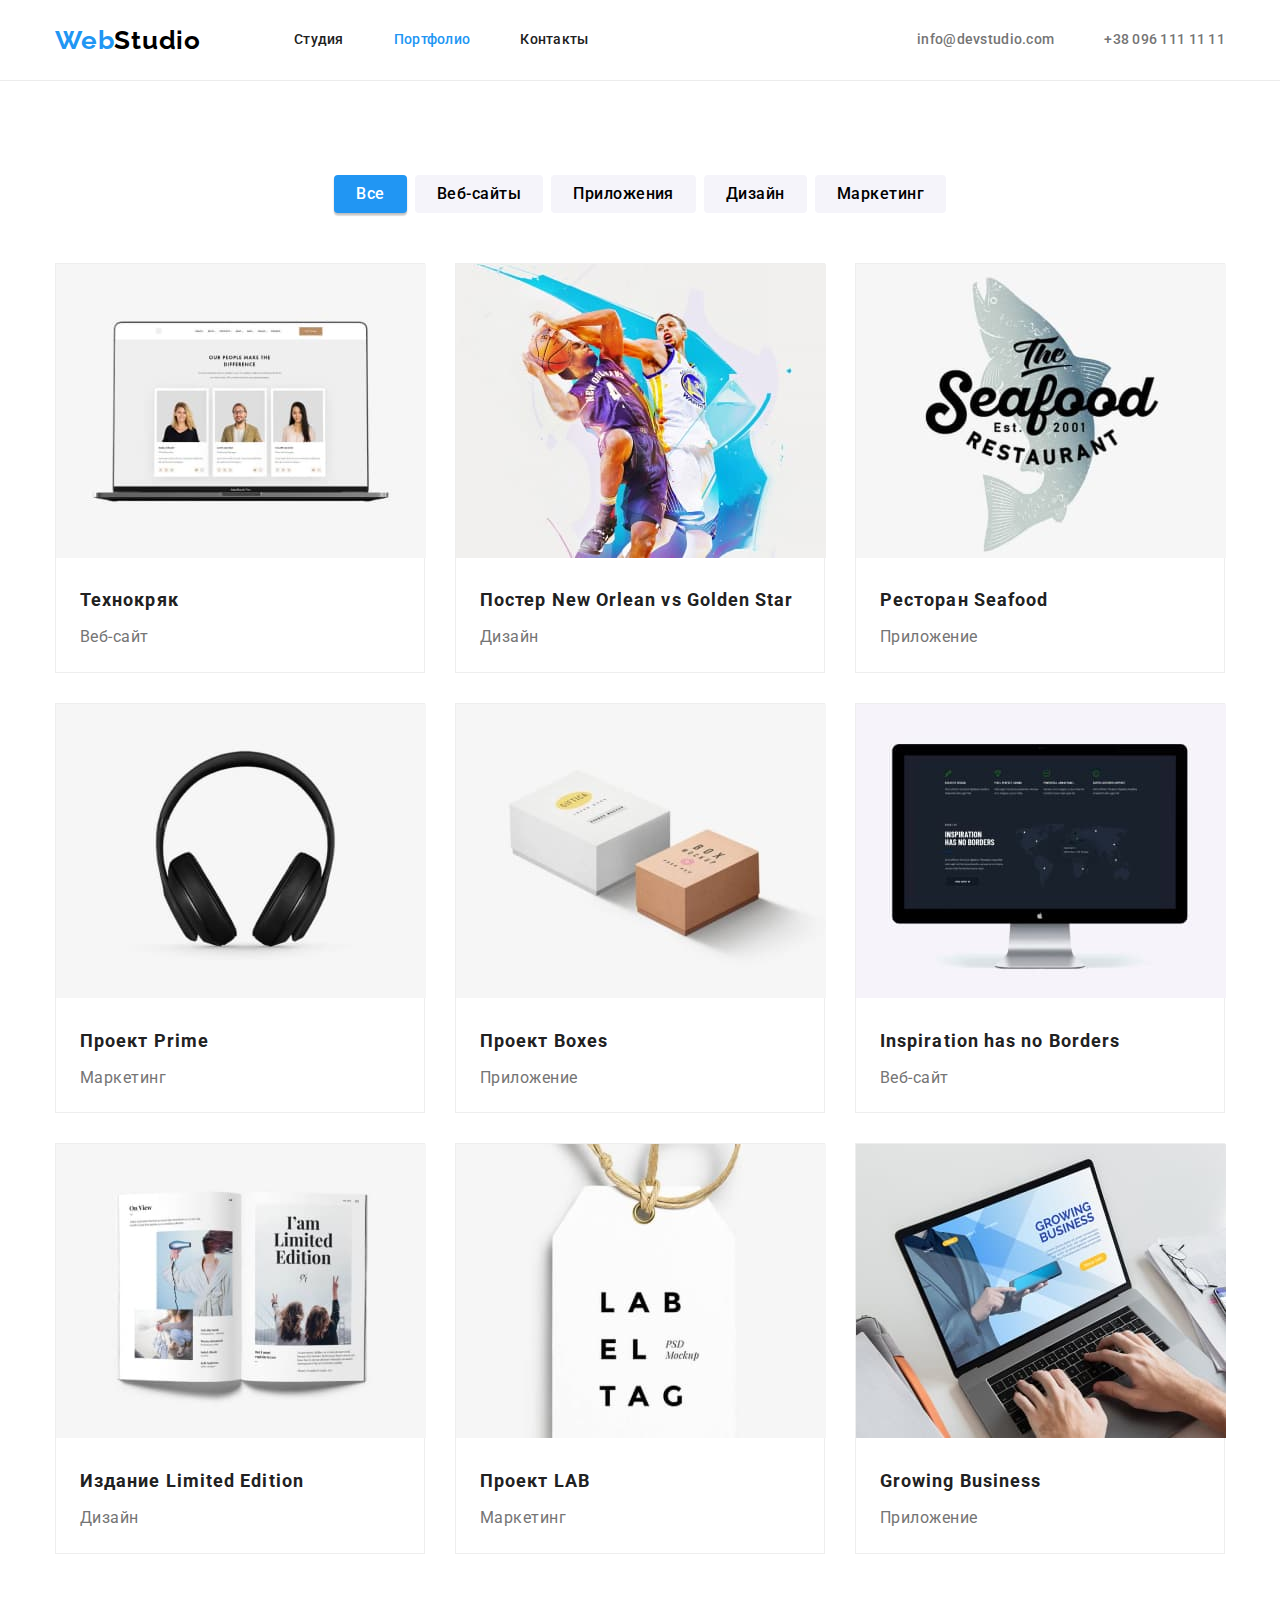
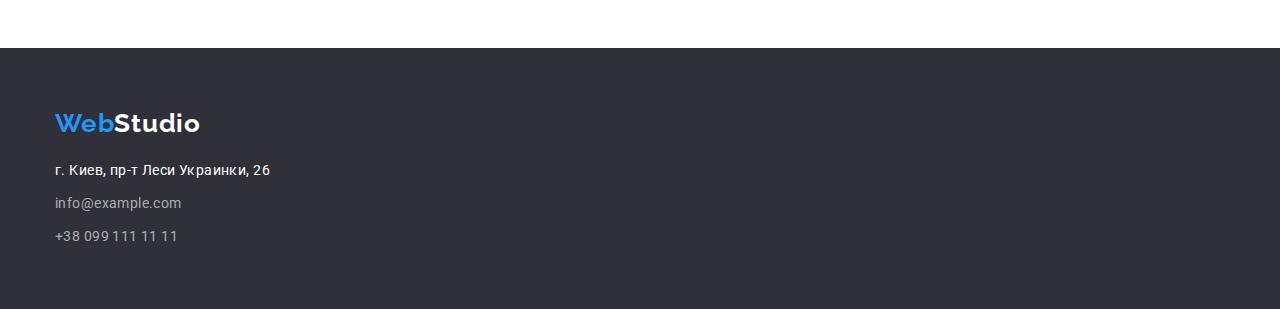
==== commit cc54f7c1: "updated the third task" ====
--- a/portfolio.html
+++ b/portfolio.html
@@ -81,8 +81,10 @@
                 alt="Веб-сайт Технокряк"
                 width="370"
               />
-              <h2 class="portfolio-title">Технокряк</h2>
-              <p class="portfolio-description">Веб-сайт</p>
+              <div class="portfolio-wrapper">
+                <h2 class="portfolio-title">Технокряк</h2>
+                <p class="portfolio-description">Веб-сайт</p>
+              </div>
             </li>
             <li class="portfolio-card item">
               <img
@@ -91,10 +93,12 @@
                 alt="Постер Новый Орлеан против Золотой Звезды"
                 width="370"
               />
-              <h2 class="portfolio-title">
-                Постер <span lang="en">New Orlean vs Golden Star</span>
-              </h2>
-              <p class="portfolio-description">Дизайн</p>
+              <div class="portfolio-wrapper">
+                <h2 class="portfolio-title">
+                  Постер <span lang="en">New Orlean vs Golden Star</span>
+                </h2>
+                <p class="portfolio-description">Дизайн</p>
+              </div>
             </li>
             <li class="portfolio-card item">
               <img
@@ -103,8 +107,10 @@
                 alt="Ресторан Сифуд"
                 width="370"
               />
-              <h2 class="portfolio-title">Ресторан <span lang="en">Seafood</span></h2>
-              <p class="portfolio-description">Приложение</p>
+              <div class="portfolio-wrapper">
+                <h2 class="portfolio-title">Ресторан <span lang="en">Seafood</span></h2>
+                <p class="portfolio-description">Приложение</p>
+              </div>
             </li>
             <li class="portfolio-card item">
               <img
@@ -113,8 +119,10 @@
                 alt="Проект Прайм"
                 width="370"
               />
-              <h2 class="portfolio-title">Проект <span lang="en">Prime</span></h2>
-              <p class="portfolio-description">Маркетинг</p>
+              <div class="portfolio-wrapper">
+                <h2 class="portfolio-title">Проект <span lang="en">Prime</span></h2>
+                <p class="portfolio-description">Маркетинг</p>
+              </div>
             </li>
             <li class="portfolio-card item">
               <img
@@ -123,8 +131,10 @@
                 alt="Проект Боксес"
                 width="370"
               />
-              <h2 class="portfolio-title">Проект <span lang="en">Boxes</span></h2>
-              <p class="portfolio-description">Приложение</p>
+              <div class="portfolio-wrapper">
+                <h2 class="portfolio-title">Проект <span lang="en">Boxes</span></h2>
+                <p class="portfolio-description">Приложение</p>
+              </div>
             </li>
             <li class="portfolio-card item">
               <img
@@ -133,8 +143,10 @@
                 alt="Веб-сайт Вдохновение не имеет границ"
                 width="370"
               />
-              <h2 class="portfolio-title" lang="en">Inspiration has no Borders</h2>
-              <p class="portfolio-description">Веб-сайт</p>
+              <div class="portfolio-wrapper">
+                <h2 class="portfolio-title" lang="en">Inspiration has no Borders</h2>
+                <p class="portfolio-description">Веб-сайт</p>
+              </div>
             </li>
             <li class="portfolio-card item">
               <img
@@ -143,8 +155,10 @@
                 alt="Издание Лимитед Эдишн"
                 width="370"
               />
-              <h2 class="portfolio-title">Издание <span lang="en">Limited Edition</span></h2>
-              <p class="portfolio-description">Дизайн</p>
+              <div class="portfolio-wrapper">
+                <h2 class="portfolio-title">Издание <span lang="en">Limited Edition</span></h2>
+                <p class="portfolio-description">Дизайн</p>
+              </div>
             </li>
             <li class="portfolio-card item">
               <img
@@ -153,8 +167,10 @@
                 alt="Проект ЛАБ"
                 width="370"
               />
-              <h2 class="portfolio-title">Проект <span lang="en">LAB</span></h2>
-              <p class="portfolio-description">Маркетинг</p>
+              <div class="portfolio-wrapper">
+                <h2 class="portfolio-title">Проект <span lang="en">LAB</span></h2>
+                <p class="portfolio-description">Маркетинг</p>
+              </div>
             </li>
             <li class="portfolio-card item">
               <img
@@ -163,8 +179,10 @@
                 alt="Приложение Растущий бизнес"
                 width="370"
               />
-              <h2 class="portfolio-title" lang="en">Growing Business</h2>
-              <p class="portfolio-description">Приложение</p>
+              <div class="portfolio-wrapper">
+                <h2 class="portfolio-title" lang="en">Growing Business</h2>
+                <p class="portfolio-description">Приложение</p>
+              </div>
             </li>
           </ul>
         </div>
--- a/css/styles.css
+++ b/css/styles.css
@@ -27,8 +27,6 @@
   margin: 0;
 }
 .page-header {
-    width: 1600px;  
-    margin: 0 auto;
     border-bottom: 1px solid #ECECEC;
 }
 .page-header .container {
@@ -118,12 +116,13 @@
     padding-bottom: 0;
 }
 .hero {
-    width: 1600px;
-    margin: 0 auto;
     background: var(--hero-footer-background);
     text-align: center;
+
 }
 .hero-title {
+    padding-top: 200px;
+    margin-bottom: 30px;
     font-weight: 900;
     font-size: 44px;
     line-height: 1.36;
@@ -141,6 +140,7 @@
     font-family: inherit;
     min-width: 200px;
     padding: 10px 32px;
+    margin-bottom: 200px;
     background: #188CE8;
     box-shadow: 0px 4px 4px rgba(0, 0, 0, 0.15);
     border-radius: 4px;
@@ -151,6 +151,7 @@
     font-size: 16px;
     line-height: 1.87;
     letter-spacing: 0.06em;
+    border: none;
 }
 .hero-button:hover,
 .hero-button:focus {
@@ -215,8 +216,6 @@
     margin-right: 30px;
 }
 .our-team {
-    width: 1600px;
-    margin: 0 auto;
     background-color: var(--secondary-background-color);
 }
 .team-list {
@@ -235,8 +234,8 @@
     box-shadow: 0px 1px 3px rgba(0, 0, 0, 0.12), 0px 1px 1px rgba(0, 0, 0, 0.14), 0px 2px 1px rgba(0, 0, 0, 0.2);
     border-radius: 0px 0px 4px 4px;
 }
-.team-item {
-    margin-bottom: 30px;
+.team-wrapper {
+    padding: 30px 0;
 }
 
 .team-item-title {
@@ -249,8 +248,6 @@
     letter-spacing: 0.03em; 
 }
 .team-iteam-description {
-    margin-top: 0px;
-    padding-bottom: 30px;
     font-size: 16px;
     line-height: 1.19;
     text-align: center;
@@ -258,8 +255,6 @@
     color: var(--secondary-text-color);
 }
 .page-footer {
-    width: 1600px;
-    margin: 0 auto;
     padding: 60px 0;
     background-color: var(--hero-footer-background);
 }
@@ -269,14 +264,13 @@
 }
 .address {
     font-style: normal;
+    margin-top: 20px;
 }    
 .footer-address {
     font-size: 14px;
     line-height: 1.71;
     letter-spacing: 0.03em;
     color: var(--main-light-color);
-    margin-top: 20px;
-    margin-bottom: 0;
 }
 .footer-contacts-list {
     margin-top: 9px;
@@ -310,14 +304,15 @@
     font-family: inherit;
     min-width: 73px;
     padding: 6px 22px;
-    height: 38px;
     background-color: var(--portfolio-buttons-color);
     cursor: pointer;
     border-radius: 4px;
+    font-weight: 500;
     font-size: 16px;
     line-height: 1.62;
     text-align: center;
     letter-spacing: 0.03em;
+    border: none;
 }
 .active {
     color: var(--main-light-color);
@@ -344,9 +339,6 @@
 }
 .portfolio-list .item:nth-last-child(-n+3) {
     margin-bottom: 0;
-}
-.portfolio-card .image-card {
-    margin-bottom: 20px;
 }
 .portfolio-card {
     width: 370px;
@@ -354,6 +346,9 @@
     border: 1px solid var(--portffolio-background);
     box-sizing: border-box;
 }
+.portfolio-wrapper {
+    padding: 20px 24px;
+}
 .portfolio-title {
     margin-top: 0;
     margin-bottom: 4px;
@@ -361,13 +356,10 @@
     font-size: 18px;
     line-height: 2;
     letter-spacing: 0.06em;
-    padding: 0 24px;
 }
 .portfolio-description {
     font-size: 16px;
     line-height: 1.87;
     letter-spacing: 0.03em;
     color: var(--secondary-text-color);
-    margin: 0;
-    padding: 0 24px 20px;
-}
+}
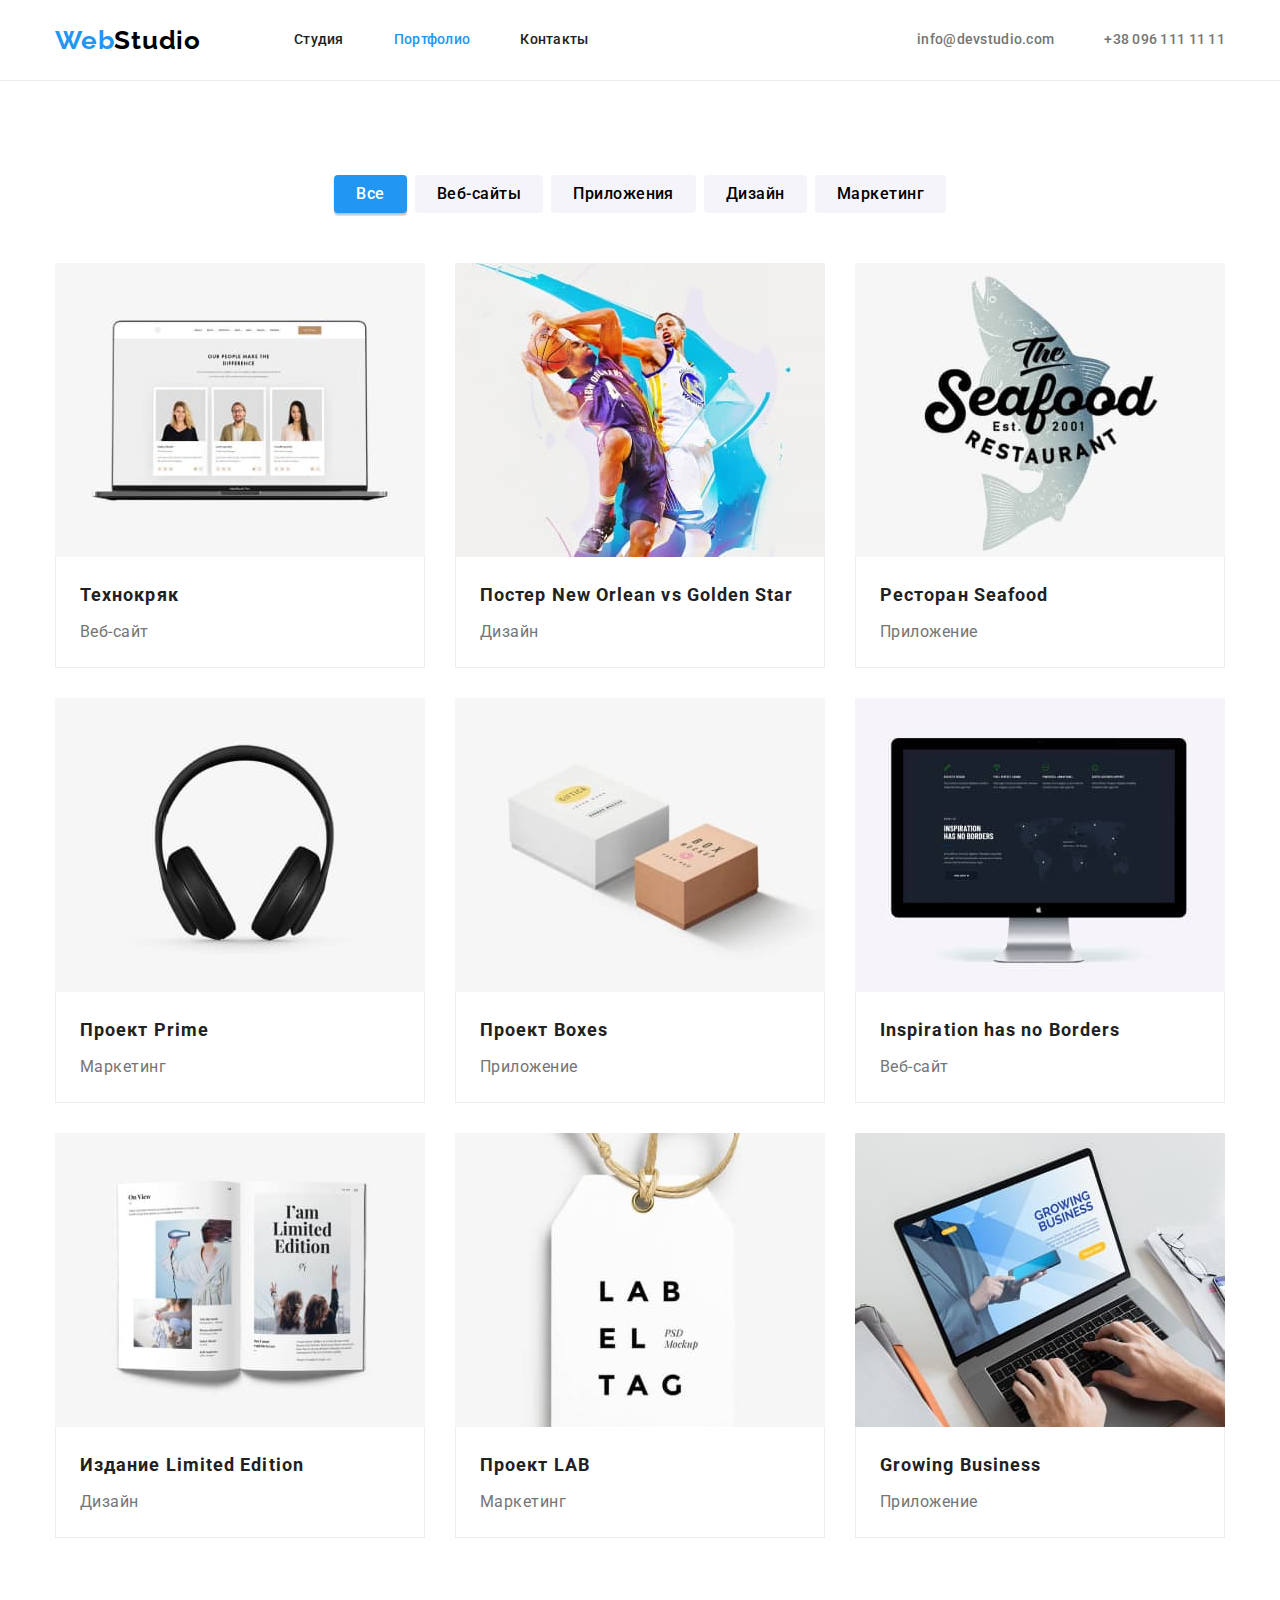
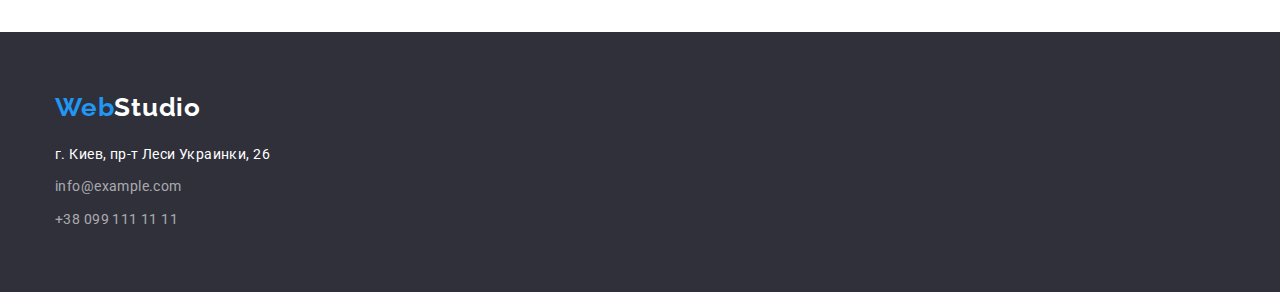
==== commit e3109638: "updated the third task" ====
--- a/portfolio.html
+++ b/portfolio.html
@@ -53,8 +53,8 @@
       </div>
     </header>
     <main>
-      <section class="section-portfolio">
-        <div class="container section">
+      <section class="section-portfolio section">
+        <div class="container">
           <h1 class="section-title visually-hidden">Наши работы</h1>
           <ul class="site-ul section-ul button-list">
             <li class="item">
--- a/css/styles.css
+++ b/css/styles.css
@@ -1,21 +1,21 @@
 :root {
-    --main-background-color: #ffffff;
-    --secondary-background-color: #f5f4fa;
-    --portfolio-buttons-color: #f5f4fa;
-    --main-light-color: #ffffff;
-    --main-text-color: #212121;
-    --secondary-text-color: #757575;
-    --main-accent-color: #2196F3;
-    --secondary-accent-color: #188ce8;
-    --hero-footer-background: #2f303a;
-    --portffolio-background: #eeeeee
+  --main-background-color: #ffffff;
+  --secondary-background-color: #f5f4fa;
+  --portfolio-buttons-color: #f5f4fa;
+  --main-light-color: #ffffff;
+  --main-text-color: #212121;
+  --secondary-text-color: #757575;
+  --main-accent-color: #2196f3;
+  --secondary-accent-color: #188ce8;
+  --hero-footer-background: #2f303a;
+  --portffolio-background: #eeeeee;
 }
 body {
-    font-family: Roboto, sans-serif;
-    font-style: normal;
-    font-weight: normal;
-    color: var(--main-text-color);
-    background-color: var(--main-background-color);
+  font-family: Roboto, sans-serif;
+  font-style: normal;
+  font-weight: normal;
+  color: var(--main-text-color);
+  background-color: var(--main-background-color);
 }
 h1,
 h2,
@@ -26,340 +26,340 @@
 p {
   margin: 0;
 }
+img {
+  display: block;
+}
 .page-header {
-    border-bottom: 1px solid #ECECEC;
+  border-bottom: 1px solid #ececec;
 }
 .page-header .container {
-    display: flex;
+  display: flex;
 }
 .container {
-    width: 1200px;
-    padding-left: 15px;
-    padding-right: 15px;
-    margin: 0 auto;
+  width: 1200px;
+  padding-left: 15px;
+  padding-right: 15px;
+  margin: 0 auto;
 }
 .main-nav {
-    display: flex;
-    align-items: center;
+  display: flex;
+  align-items: center;
 }
 .logo-blue {
-    font-family: Raleway, sans-serif;
-    color: var(--main-accent-color);
-    font-weight: bold;
-    font-size: 26px;
-    line-height: 1.19;
-    letter-spacing: 0.03em;
-    padding: 0;
-    margin: 0;
+  font-family: Raleway, sans-serif;
+  color: var(--main-accent-color);
+  font-weight: bold;
+  font-size: 26px;
+  line-height: 1.19;
+  letter-spacing: 0.03em;
+  padding: 0;
+  margin: 0;
 }
 .logo-dark {
-    color: #000000;
+  color: #000000;
 }
 .site-nav .item:not(:last-child) {
-    margin-right: 50px;
+  margin-right: 50px;
 }
 .site-ul {
-    list-style: none;
-    padding: 0;
-    margin: 0;
+  list-style: none;
+  padding: 0;
+  margin: 0;
 }
 .site-nav-header {
-    display: flex;
+  display: flex;
 }
 .text-decoration-nav {
-    text-decoration: none;
+  text-decoration: none;
 }
 .site-nav {
-    margin: 0 0 0 93px;
+  margin: 0 0 0 93px;
 }
 .site-nav-item {
-    display: block;
-    padding-top: 32px;
-    padding-bottom: 32px;
-    font-weight: 500;
-    font-size: 14px;
-    line-height: 1.14;
-    letter-spacing: 0.02em;
-    color: var(--main-text-color);
+  display: block;
+  padding-top: 32px;
+  padding-bottom: 32px;
+  font-weight: 500;
+  font-size: 14px;
+  line-height: 1.14;
+  letter-spacing: 0.02em;
+  color: var(--main-text-color);
 }
 .site-nav-item:hover,
 .site-nav-item:focus {
-    color: var(--main-accent-color);
-} 
+  color: var(--main-accent-color);
+}
 .contacts-header .item + .item {
-    margin-left: 50px;
+  margin-left: 50px;
 }
 .contacts-header {
-    margin-left: auto;
+  margin-left: auto;
 }
 .contacts-item {
-    display: block;
-    padding-top: 32px;
-    padding-bottom: 32px;
-    margin-left: auto;
-    font-weight: 500;
-    font-size: 14px;
-    line-height: 1.14;
-    letter-spacing: 0.02em;
-    color: var(--secondary-text-color);
+  display: block;
+  padding-top: 32px;
+  padding-bottom: 32px;
+  margin-left: auto;
+  font-weight: 500;
+  font-size: 14px;
+  line-height: 1.14;
+  letter-spacing: 0.02em;
+  color: var(--secondary-text-color);
 }
 .contacts-item:hover,
 .contacts-item:focus {
-    color: var(--main-accent-color);
+  color: var(--main-accent-color);
 }
 .section {
-    padding-top: 94px;
-    padding-bottom: 94px;
+  padding-top: 94px;
+  padding-bottom: 94px;
 }
 .section-no-padding-btm {
-    padding-top: 94px;
-    padding-bottom: 0;
+  padding-top: 94px;
+  padding-bottom: 0;
 }
 .hero {
-    background: var(--hero-footer-background);
-    text-align: center;
-
+  background: var(--hero-footer-background);
+  text-align: center;
+  padding: 200px 0;
 }
 .hero-title {
-    padding-top: 200px;
-    margin-bottom: 30px;
-    font-weight: 900;
-    font-size: 44px;
-    line-height: 1.36;
-    letter-spacing: 0.06em;
-    margin-top: 0;
-    margin-bottom: 30px;
-    text-transform: uppercase;
-    color: var(--main-light-color);
+  margin-bottom: 30px;
+  font-weight: 900;
+  font-size: 44px;
+  line-height: 1.36;
+  letter-spacing: 0.06em;
+  text-transform: uppercase;
+  color: var(--main-light-color);
 }
 .indent {
-    display: block;
+  display: block;
 }
 .hero-button {
-    display: inline-block;
-    font-family: inherit;
-    min-width: 200px;
-    padding: 10px 32px;
-    margin-bottom: 200px;
-    background: #188CE8;
-    box-shadow: 0px 4px 4px rgba(0, 0, 0, 0.15);
-    border-radius: 4px;
-    color: var(--main-light-color);
-    background-color: var(--main-accent-color);
-    cursor: pointer;
-    font-weight: bold;
-    font-size: 16px;
-    line-height: 1.87;
-    letter-spacing: 0.06em;
-    border: none;
+  display: inline-block;
+  font-family: inherit;
+  min-width: 200px;
+  padding: 10px 32px;
+  box-shadow: 0px 4px 4px rgba(0, 0, 0, 0.15);
+  border-radius: 4px;
+  color: var(--main-light-color);
+  background-color: var(--main-accent-color);
+  cursor: pointer;
+  font-weight: bold;
+  font-size: 16px;
+  line-height: 1.87;
+  letter-spacing: 0.06em;
+  border: none;
 }
 .hero-button:hover,
 .hero-button:focus {
-    color: var(--main-light-color);
-    background: var(--secondary-accent-color);
+  color: var(--main-light-color);
+  background: var(--secondary-accent-color);
 }
 .section-title {
-    margin-top: 0;
-    margin-bottom: 50px;
-    font-weight: bold;
-    font-size: 36px;
-    line-height: 1.16;
-    text-align: center;
-    letter-spacing: 0.03em;
+  margin-top: 0;
+  margin-bottom: 50px;
+  font-weight: bold;
+  font-size: 36px;
+  line-height: 1.16;
+  text-align: center;
+  letter-spacing: 0.03em;
 }
 .visually-hidden {
-    position: absolute;
-    width: 1px;
-    height: 1px;
-    margin: -1px;
-    border: 0;
-    padding: 0;
-    white-space: nowrap;
-    clip-path: inset(100%);
-    clip: rect(0 0 0 0);
-    overflow: hidden;
-  }
+  position: absolute;
+  width: 1px;
+  height: 1px;
+  margin: -1px;
+  border: 0;
+  padding: 0;
+  white-space: nowrap;
+  clip-path: inset(100%);
+  clip: rect(0 0 0 0);
+  overflow: hidden;
+}
 .feature-list {
-    display: flex;
-    flex-wrap: wrap;
+  display: flex;
+  flex-wrap: wrap;
 }
 .feature-list .item {
-    width: 270px;
+  width: 270px;
 }
 .feature-list .item:not(:last-child) {
-    margin-right: 30px;
+  margin-right: 30px;
 }
 .features-title {
-    margin-top: 0;
-    margin-bottom: 10px;
-    font-weight: bold;
-    font-size: 14px;
-    line-height: 1.14;
-    letter-spacing: 0.03em;
-    text-transform: uppercase;
+  margin-top: 0;
+  margin-bottom: 10px;
+  font-weight: bold;
+  font-size: 14px;
+  line-height: 1.14;
+  letter-spacing: 0.03em;
+  text-transform: uppercase;
 }
 .features-description {
-    margin-top: 0;
-    margin-bottom: 0;
-    font-size: 14px;
-    line-height: 1.71;
-    letter-spacing: 0.03em;
-    color: var(--secondary-text-color);
+  margin-top: 0;
+  margin-bottom: 0;
+  font-size: 14px;
+  line-height: 1.71;
+  letter-spacing: 0.03em;
+  color: var(--secondary-text-color);
 }
 .work-list {
-    display: flex;
+  display: flex;
 }
 .work-list .item {
-    width: 370px;
+  flex-basis: calc((100% - 90px) / 3);
 }
 .work-list .item:not(:last-child) {
-    margin-right: 30px;
+  margin-right: 30px;
 }
 .our-team {
-    background-color: var(--secondary-background-color);
+  background-color: var(--secondary-background-color);
 }
 .team-list {
-    display: flex;
-    flex-wrap: wrap; 
-}
-.team-list .item {
-    width: 270px;
-}
-.team-list .item:not(:last-child){
-    margin-right: 30px;
+  display: flex;
+  flex-wrap: wrap;
+}
+.team-list .item:not(:last-child) {
+  margin-right: 30px;
 }
 .team-card {
-    width: 270px;
-    background: var(--main-light-color);
-    box-shadow: 0px 1px 3px rgba(0, 0, 0, 0.12), 0px 1px 1px rgba(0, 0, 0, 0.14), 0px 2px 1px rgba(0, 0, 0, 0.2);
-    border-radius: 0px 0px 4px 4px;
+  flex-basis: calc((100% - 120px) / 4);
+  background: var(--main-light-color);
+  box-shadow: 0px 1px 3px rgba(0, 0, 0, 0.12), 0px 1px 1px rgba(0, 0, 0, 0.14),
+    0px 2px 1px rgba(0, 0, 0, 0.2);
+  border-radius: 0px 0px 4px 4px;
 }
 .team-wrapper {
-    padding: 30px 0;
+  padding: 30px 0;
 }
 
 .team-item-title {
-    margin-top: 0;
-    margin-bottom: 10px;
-    font-weight: 500;
-    font-size: 16px;
-    line-height: 1.19;
-    text-align: center;
-    letter-spacing: 0.03em; 
+  margin-top: 0;
+  margin-bottom: 10px;
+  font-weight: 500;
+  font-size: 16px;
+  line-height: 1.19;
+  text-align: center;
+  letter-spacing: 0.03em;
 }
 .team-iteam-description {
-    font-size: 16px;
-    line-height: 1.19;
-    text-align: center;
-    letter-spacing: 0.03em;
-    color: var(--secondary-text-color);
+  font-size: 16px;
+  line-height: 1.19;
+  text-align: center;
+  letter-spacing: 0.03em;
+  color: var(--secondary-text-color);
 }
 .page-footer {
-    padding: 60px 0;
-    background-color: var(--hero-footer-background);
+  padding: 60px 0;
+  background-color: var(--hero-footer-background);
 }
 .logo-light {
-    color: var(--main-light-color);
-    margin-bottom: 20px;
+  color: var(--main-light-color);
+  margin-bottom: 20px;
 }
 .address {
-    font-style: normal;
-    margin-top: 20px;
-}    
+  font-style: normal;
+  margin-top: 20px;
+}
 .footer-address {
-    font-size: 14px;
-    line-height: 1.71;
-    letter-spacing: 0.03em;
-    color: var(--main-light-color);
+  font-size: 14px;
+  line-height: 1.71;
+  letter-spacing: 0.03em;
+  color: var(--main-light-color);
 }
 .footer-contacts-list {
-    margin-top: 9px;
+  margin-top: 9px;
 }
 .footer-contacts-item {
-    font-size: 14px;
-    line-height: 1.71;
-    letter-spacing: 0.03em;
-    color: rgba(255, 255, 255, 0.6);
+  font-size: 14px;
+  line-height: 1.71;
+  letter-spacing: 0.03em;
+  color: rgba(255, 255, 255, 0.6);
 }
 .footer-contacts-item:hover,
 .footer-contacts-item:focus {
-    color: var(--main-accent-color);
+  color: var(--main-accent-color);
 }
 .current {
-    color: var(--main-accent-color);
+  color: var(--main-accent-color);
 }
 .section-ul {
-    margin-bottom: 50px;
-    margin-top: 0;
+  margin-bottom: 50px;
+  margin-top: 0;
 }
 .button-list {
-    display: flex;
-    justify-content: center;
+  display: flex;
+  justify-content: center;
 }
 .button-list .item:not(:last-child) {
-    margin-right: 8px;
+  margin-right: 8px;
 }
 .portfolio-button {
-    display: inline-block;
-    font-family: inherit;
-    min-width: 73px;
-    padding: 6px 22px;
-    background-color: var(--portfolio-buttons-color);
-    cursor: pointer;
-    border-radius: 4px;
-    font-weight: 500;
-    font-size: 16px;
-    line-height: 1.62;
-    text-align: center;
-    letter-spacing: 0.03em;
-    border: none;
+  display: inline-block;
+  font-family: inherit;
+  min-width: 73px;
+  padding: 6px 22px;
+  background-color: var(--portfolio-buttons-color);
+  cursor: pointer;
+  border-radius: 4px;
+  font-weight: 500;
+  font-size: 16px;
+  line-height: 1.62;
+  text-align: center;
+  letter-spacing: 0.03em;
+  border: none;
 }
 .active {
-    color: var(--main-light-color);
-    background-color: var(--main-accent-color);
-    box-shadow: 0px 3px 1px rgba(0, 0, 0, 0.1), 0px 1px 2px rgba(0, 0, 0, 0.08), 0px 2px 2px rgba(0, 0, 0, 0.12); border-radius: 4px;
+  color: var(--main-light-color);
+  background-color: var(--main-accent-color);
+  box-shadow: 0px 3px 1px rgba(0, 0, 0, 0.1), 0px 1px 2px rgba(0, 0, 0, 0.08),
+    0px 2px 2px rgba(0, 0, 0, 0.12);
+  border-radius: 4px;
 }
 .portfolio-button:hover,
 .portfolio-button:focus {
-    color: var(--main-light-color);
-    background-color: var(--main-accent-color);
-    box-shadow: 0px 3px 1px rgba(0, 0, 0, 0.1), 0px 1px 2px rgba(0, 0, 0, 0.08), 0px 2px 2px rgba(0, 0, 0, 0.12); border-radius: 4px;
-}
-.portfolio-list  {
-    display: flex;
-    flex-wrap: wrap;
+  color: var(--main-light-color);
+  background-color: var(--main-accent-color);
+  box-shadow: 0px 3px 1px rgba(0, 0, 0, 0.1), 0px 1px 2px rgba(0, 0, 0, 0.08),
+    0px 2px 2px rgba(0, 0, 0, 0.12);
+  border-radius: 4px;
+}
+.portfolio-list {
+  display: flex;
+  flex-wrap: wrap;
 }
 .portfolio-list .item {
-    width: 370px;
-    margin-right: 30px;
-    margin-bottom: 30px;
+  width: 370px;
+  margin-right: 30px;
+  margin-bottom: 30px;
 }
 .portfolio-list .item:nth-child(3n) {
-    margin-right: 0;
-}
-.portfolio-list .item:nth-last-child(-n+3) {
-    margin-bottom: 0;
+  margin-right: 0;
+}
+.portfolio-list .item:nth-last-child(-n + 3) {
+  margin-bottom: 0;
 }
 .portfolio-card {
-    width: 370px;
-    background: var(--main-light-color);
-    border: 1px solid var(--portffolio-background);
-    box-sizing: border-box;
+  flex-basis: calc((100% - 90px) / 3);
+  background: var(--main-light-color);
 }
 .portfolio-wrapper {
-    padding: 20px 24px;
+  padding: 20px 24px;
+  border: 1px solid var(--portffolio-background);
+  border-top: none;
 }
 .portfolio-title {
-    margin-top: 0;
-    margin-bottom: 4px;
-    font-weight: bold;
-    font-size: 18px;
-    line-height: 2;
-    letter-spacing: 0.06em;
+  margin-top: 0;
+  margin-bottom: 4px;
+  font-weight: bold;
+  font-size: 18px;
+  line-height: 2;
+  letter-spacing: 0.06em;
 }
 .portfolio-description {
-    font-size: 16px;
-    line-height: 1.87;
-    letter-spacing: 0.03em;
-    color: var(--secondary-text-color);
-}
+  font-size: 16px;
+  line-height: 1.87;
+  letter-spacing: 0.03em;
+  color: var(--secondary-text-color);
+}
